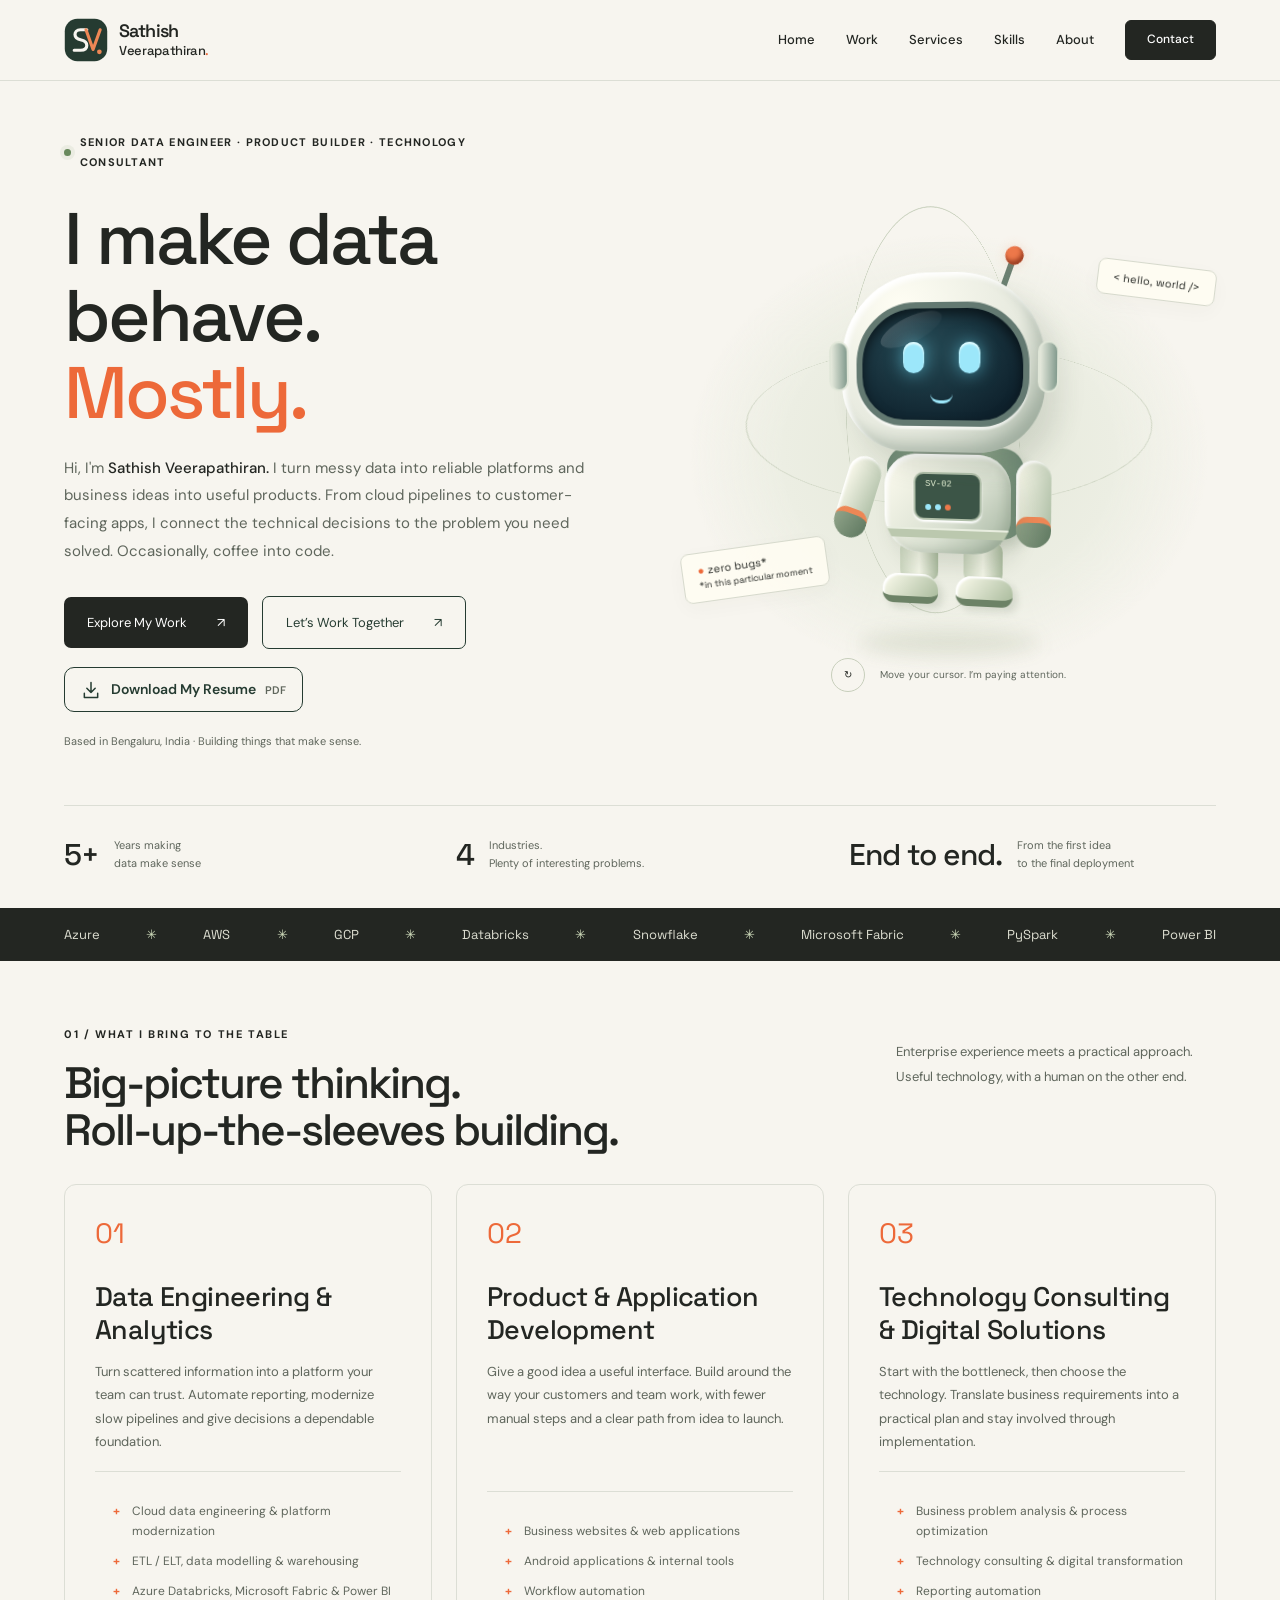
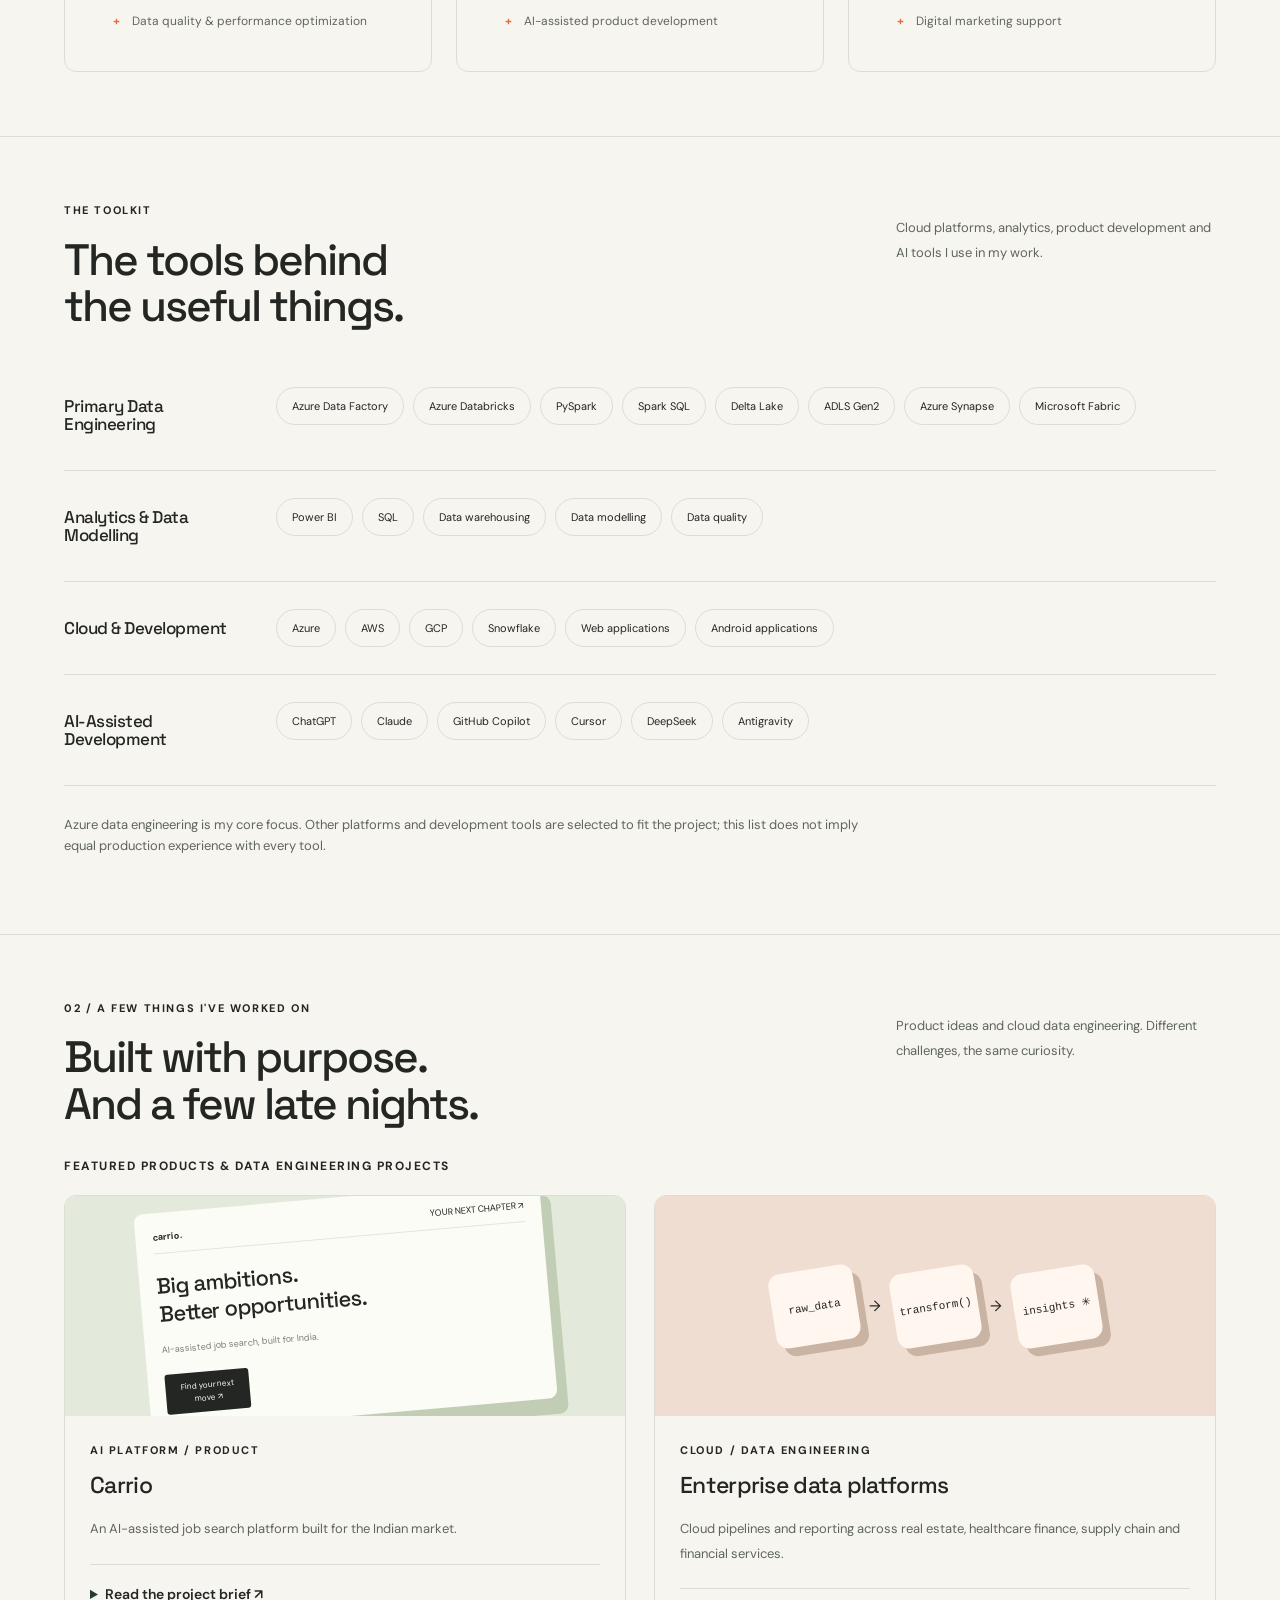
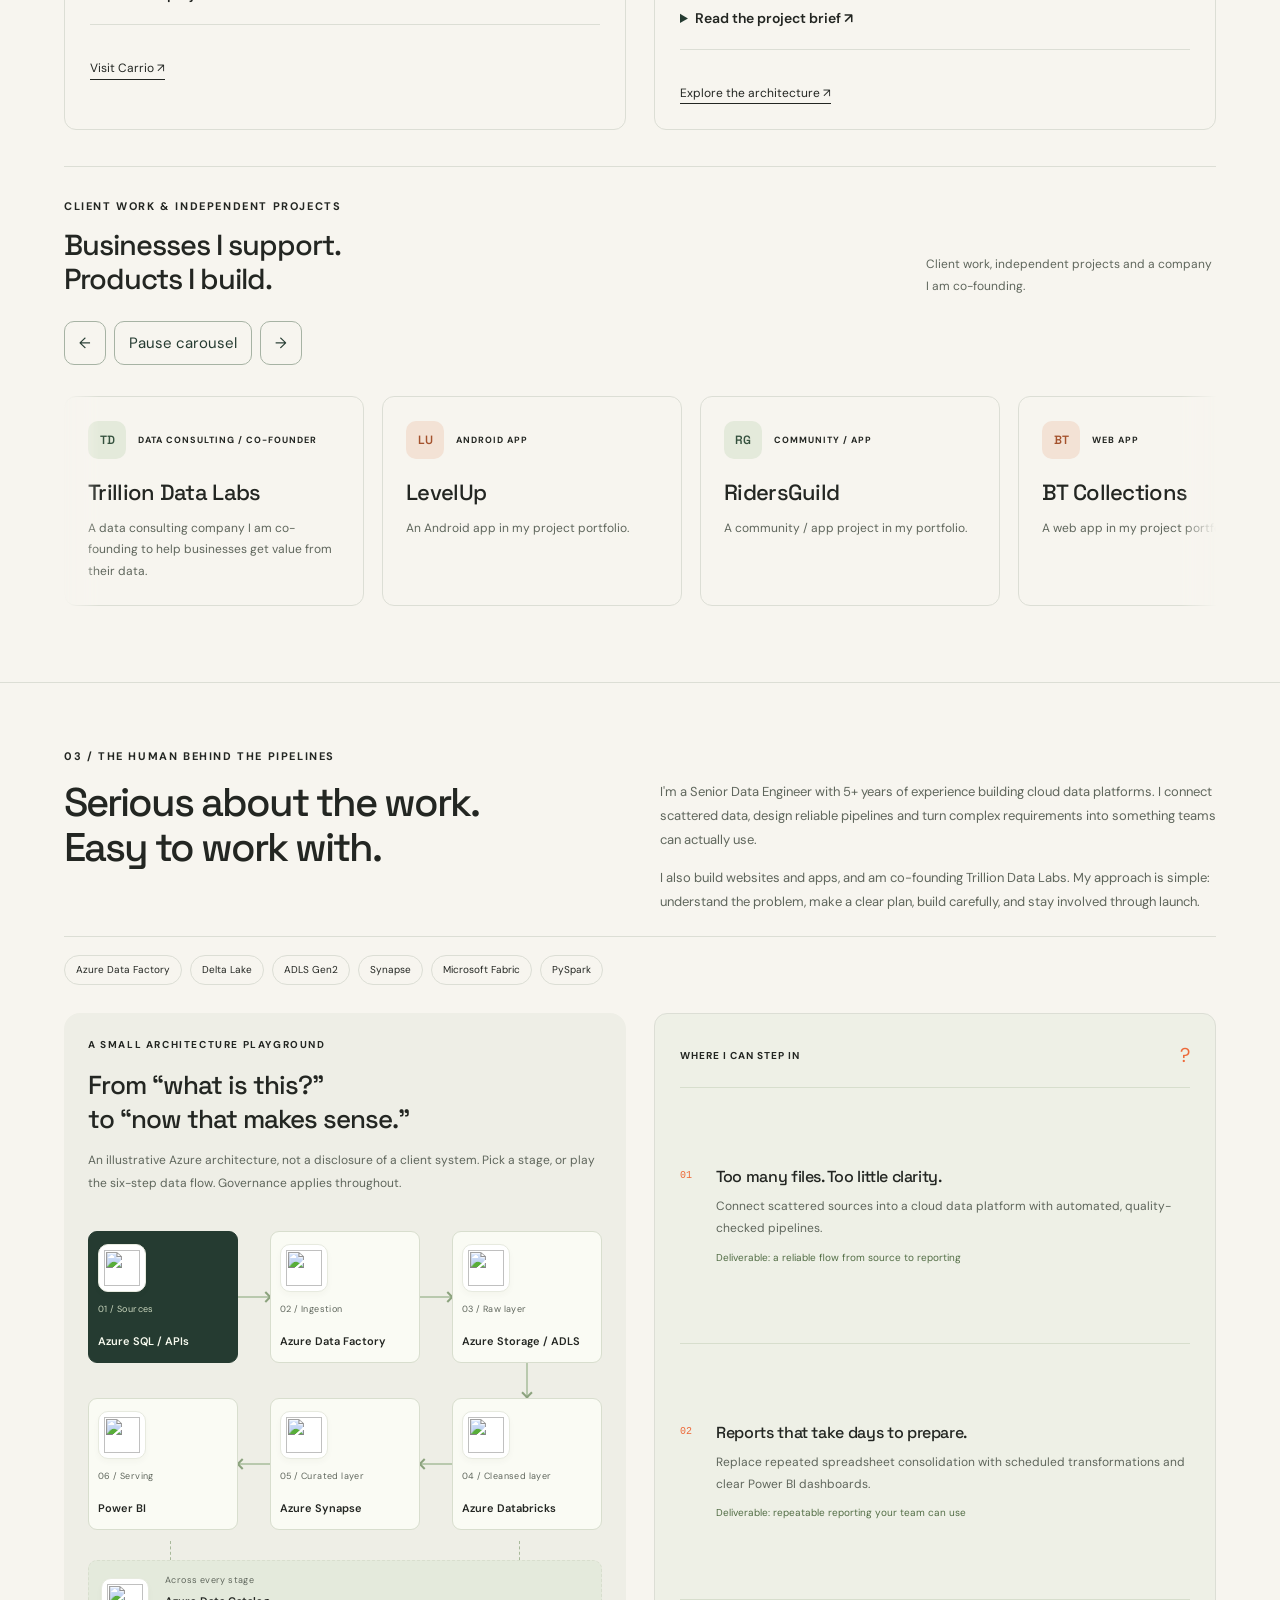
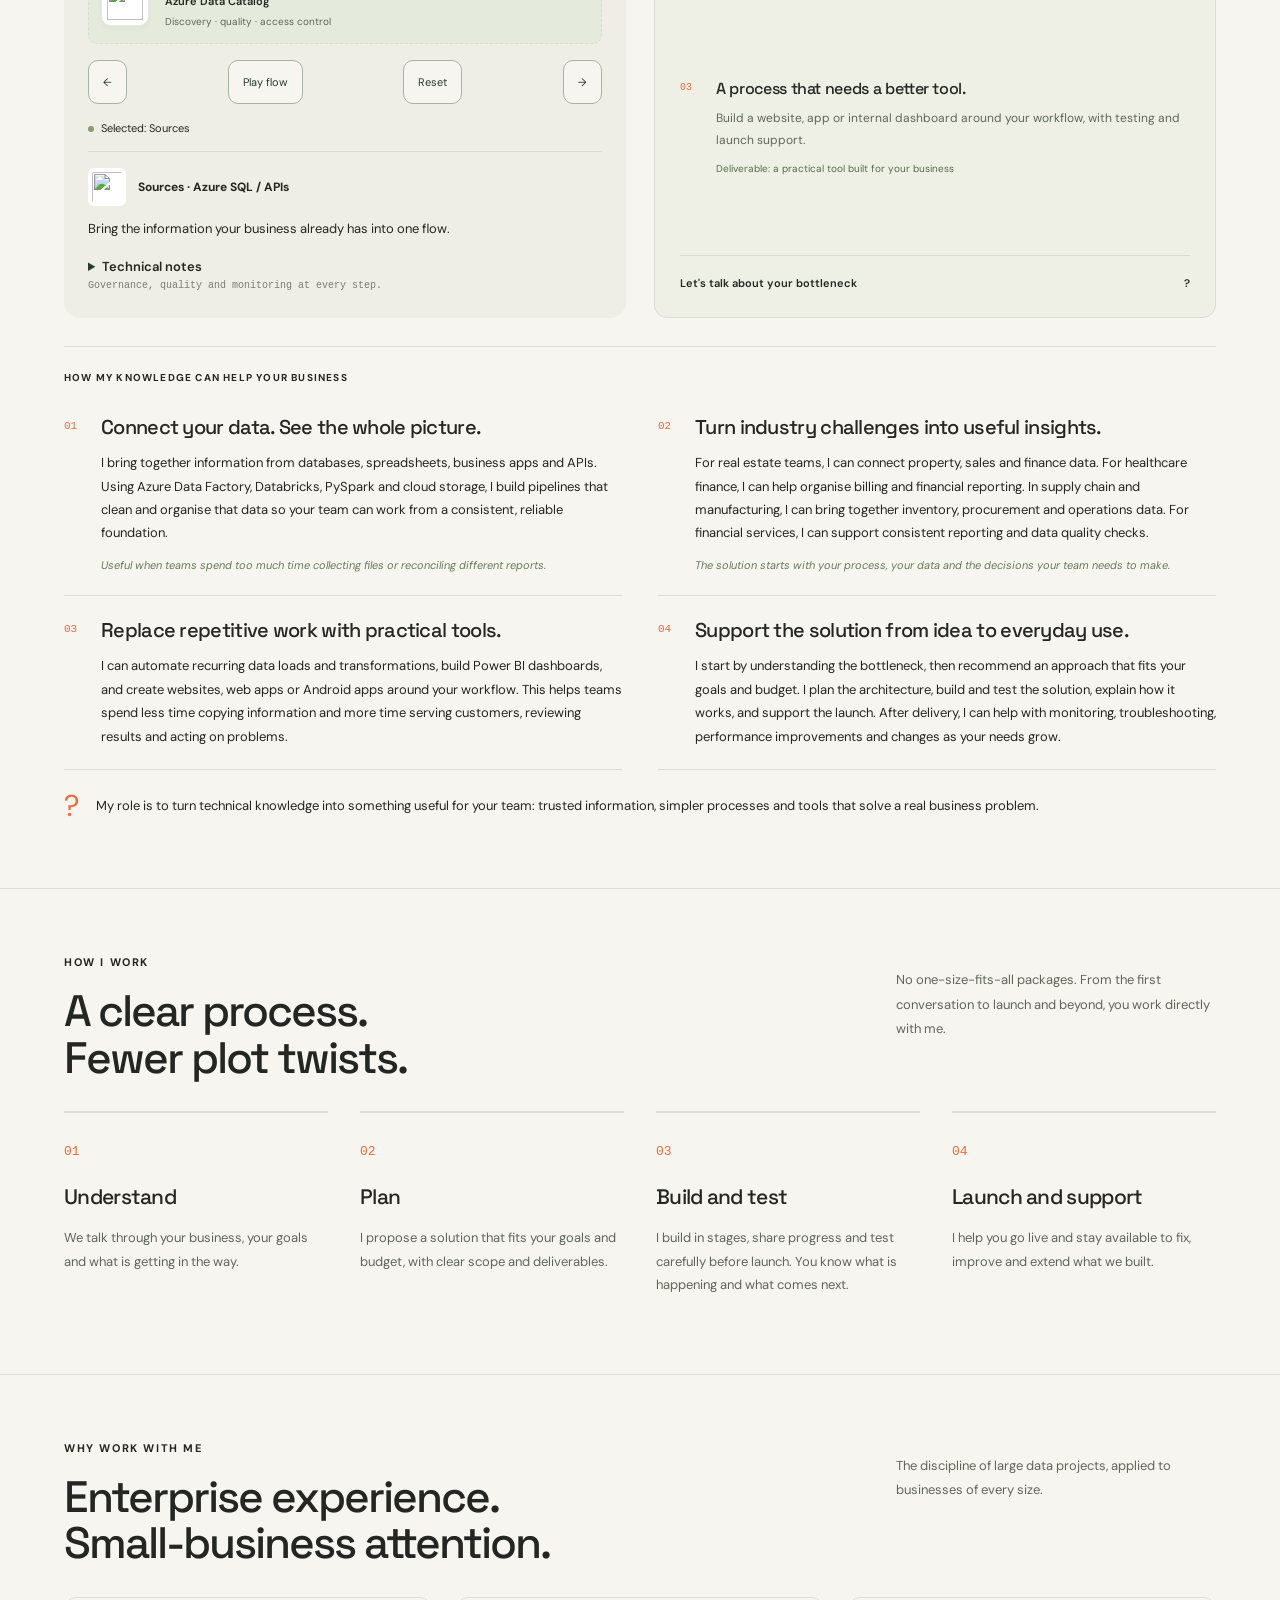
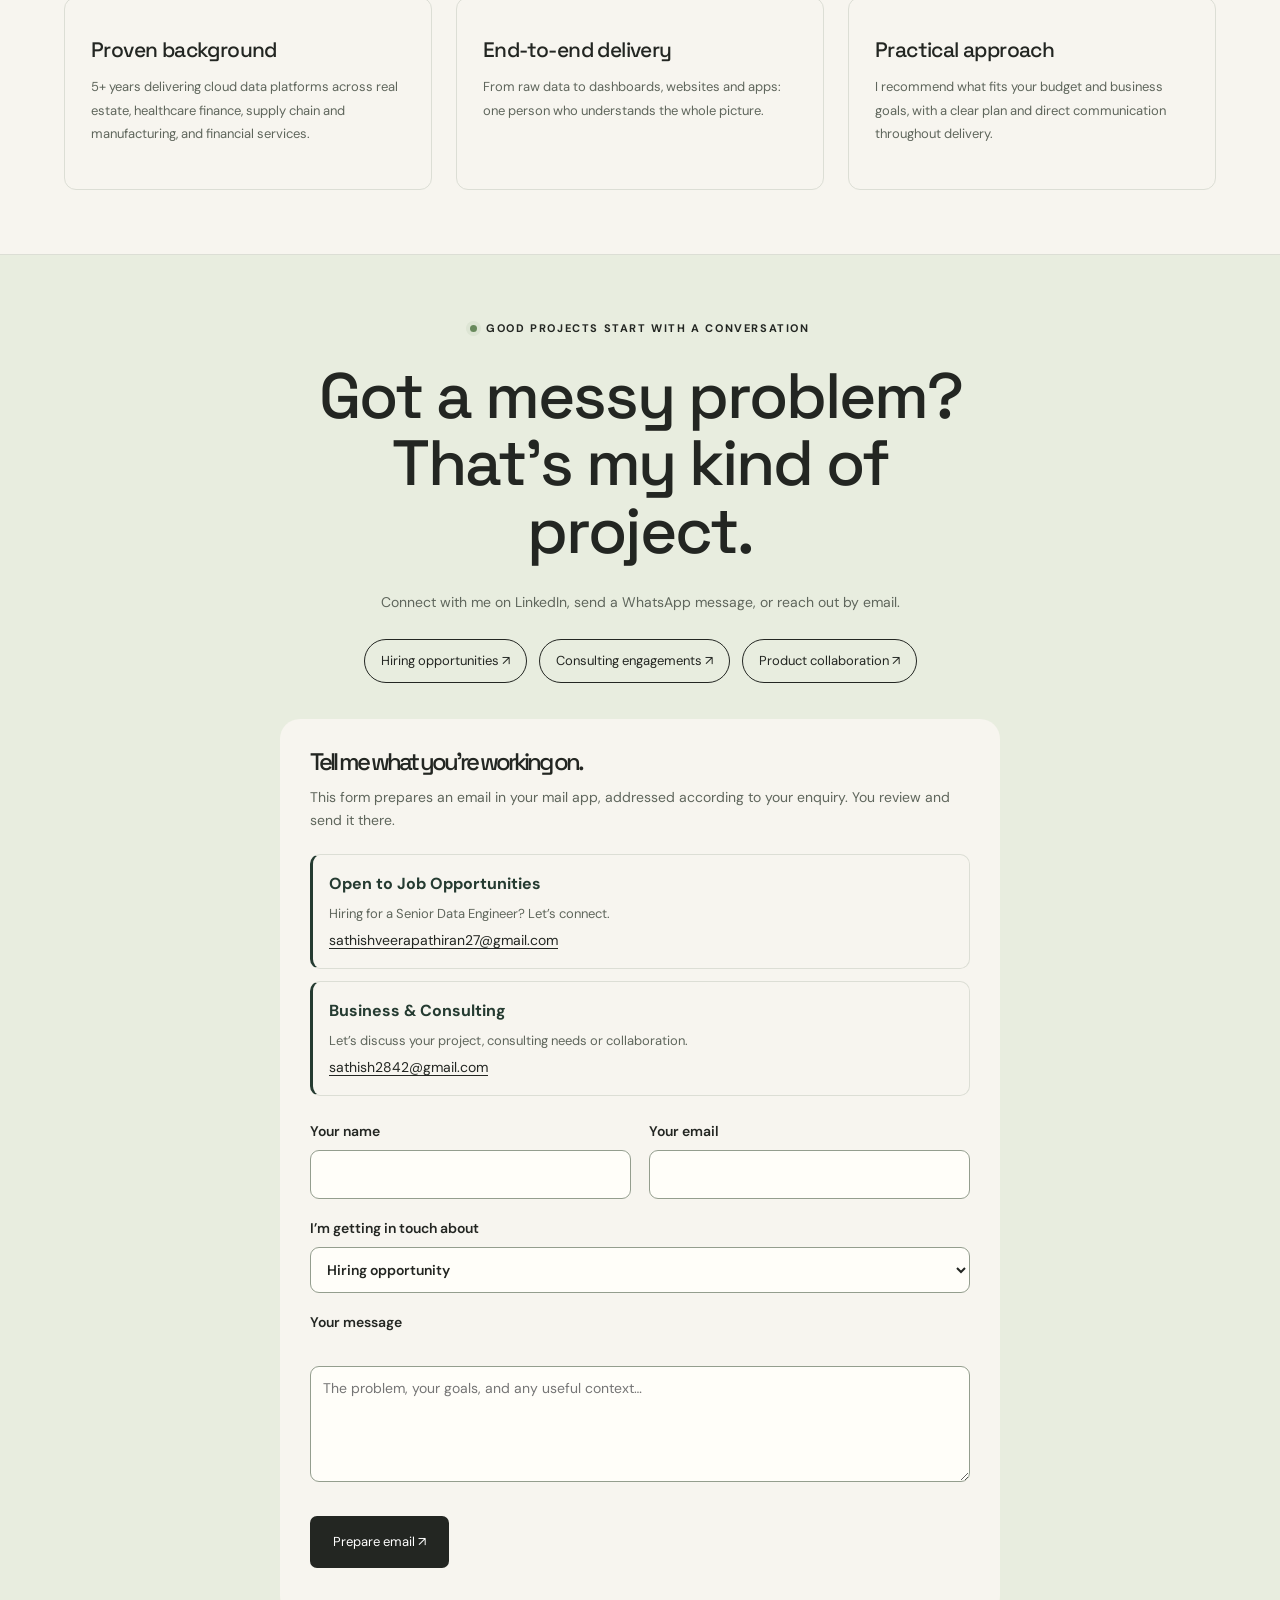
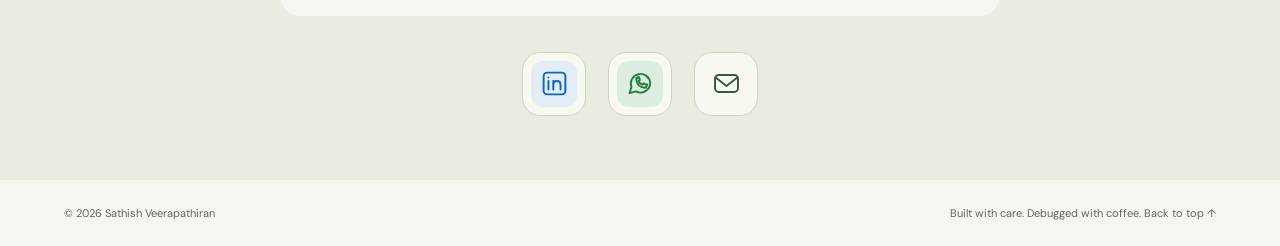
==== index.html @ f16e03fc "Add files via upload" ====
<!DOCTYPE html>
<html lang="en">
  <head>
    <meta charset="utf-8">
    <meta name="viewport" content="width=device-width,initial-scale=1">
    <meta name="description" content="Sathish Veerapathiran — Senior Data Engineer building reliable data platforms, thoughtful websites and useful apps.">
    <title>Sathish Veerapathiran | Senior Data Engineer, Product Builder &amp; Consultant</title>
    <meta name="theme-color" content="#253b31">
    <meta property="og:type" content="website">
    <meta property="og:title" content="Sathish Veerapathiran — Data Engineer &amp; Builder">
    <meta property="og:description" content="Reliable data platforms, useful products and practical technology consulting. 5+ years of data engineering experience.">
    <meta name="twitter:card" content="summary">
    <meta name="twitter:title" content="Sathish Veerapathiran — Data Engineer &amp; Builder">
    <meta name="twitter:description" content="Reliable data platforms, useful products and practical technology consulting.">
    <script type="application/ld+json">{"@context":"https://schema.org","@type":"Person","name":"Sathish Veerapathiran","jobTitle":"Senior Data Engineer","sameAs":["https://www.linkedin.com/in/sathish-v-azure-de/"]}</script>
    <!-- Add canonical, og:url and share image only after production URL/assets are verified. -->
    <link rel="preconnect" href="https://fonts.googleapis.com">
    <link rel="preconnect" href="https://fonts.gstatic.com" crossorigin>
    <link href="https://fonts.googleapis.com/css2?family=DM+Sans:wght@400;500;600;700&amp;family=Space+Grotesk:wght@400;500;600;700&amp;display=swap" rel="stylesheet">
    <link rel="stylesheet" href="styles.css">
    <link rel="stylesheet" href="refinements.css">
    <script src="script.js" defer></script>
    <script src="resume-dialog.js" defer></script>
  </head>
  <body><a class="skip" href="#main">Skip to content</a>
    <nav aria-label="Main navigation">
      <div class="wrap nav"><a class="brand" href="#" aria-label="Sathish Veerapathiran — home"><span class="brand-monogram" aria-hidden="true"><svg viewBox="0 0 56 56" width="48" height="48" fill="none" xmlns="http://www.w3.org/2000/svg"><rect x="1" y="1" width="54" height="54" rx="16" fill="#253b31"/><path d="M29 15H21C16 15 14 18 14 21C14 25 17 27 22 28C27 29 29 31 29 35C29 39 26 41 21 41H13" stroke="#f7f5ef" stroke-width="4" stroke-linecap="round"/><path d="M28 15L37 40L46 15" stroke="#ed8755" stroke-width="4" stroke-linecap="round" stroke-linejoin="round"/><circle cx="45" cy="43" r="3" fill="#ed8755"/></svg></span><span class="brand-name">Sathish<span class="brand-surname">Veerapathiran<span class="brand-dot">.</span></span></span></a>
        <div class="header-links"><a href="#home">Home</a><a href="#work">Work</a><a class="about-nav" href="#services">Services</a><a class="about-nav" href="#skills">Skills</a><a class="about-nav" href="#about">About</a><a class="nav-contact" href="#contact">Contact</a>
        </div>
      </div>
    </nav>
    <dialog id="resume-dialog" class="resume-dialog" aria-labelledby="resume-dialog-title" aria-describedby="resume-dialog-message">
      <button type="button" class="resume-dialog-close" aria-label="Close resume message" autofocus>×</button>
      <p class="eyebrow">Open to opportunities</p>
      <h2 id="resume-dialog-title">Thanks for taking a look!</h2>
      <p id="resume-dialog-message">I’m actively looking for my next opportunity as a Senior Data Engineer. If my experience fits a role on your team, I’d love to connect. Referrals and introductions are very welcome, too.</p>
      <a class="button" href="mailto:sathishveerapathiran27@gmail.com?subject=Job%20opportunity">Let’s connect ↗</a>
      <p class="resume-dialog-note">Your resume download has been requested. Thank you for considering me.</p>
    </dialog>
    <main id="main">
      <div class="wrap">
        <section class="hero" id="home" aria-labelledby="hero-title">
          <div>
            <div class="eyebrow"><span class="dot"></span> Senior Data Engineer · Product Builder · Technology Consultant
            </div>
            <h1 id="hero-title">I make data<br>behave.<br><em>Mostly.</em>
            </h1>
            <p class="intro">Hi, I'm <strong>Sathish Veerapathiran.</strong> I turn messy data into reliable platforms and business ideas into useful products. From cloud pipelines to customer-facing apps, I connect the technical decisions to the problem you need solved. Occasionally, coffee into code.
            </p>
            <div class="actions"><a class="button" href="#work">Explore My Work <span>↗</span></a><a class="button button-secondary" href="#contact">Let’s Work Together <span aria-hidden="true">↗</span></a>
            </div>
            <a class="resume-download" href="Sathish%20-%20Senior%20Data%20Engineer.pdf" download="Sathish-Veerapathiran-Senior-Data-Engineer-Resume.pdf"><svg viewBox="0 0 24 24" width="20" height="20" fill="none" stroke="currentColor" stroke-width="1.8" stroke-linecap="round" stroke-linejoin="round" aria-hidden="true" focusable="false"><path d="M12 3v12m-5-5 5 5 5-5M4 16v5h16v-5"/></svg><span>Download My Resume <small>PDF</small></span></a>
            <p class="hero-note">Based in Bengaluru, India · Building things that make sense.
            </p>
          </div>
          <div class="scene" id="scene" aria-label="Interactive astronaut robot with a glass visor and blue eyes">
            <div class="orbit">
            </div>
            <div class="orbit two">
            </div>
            <div class="float-label label-one">&lt; hello, world /&gt;
            </div>
            <div class="float-label label-two"><span>●</span> zero bugs*<br><small>*in this particular moment</small>
            </div>
            <div class="shadow">
            </div>
            <div class="model astro-bot" id="model" aria-hidden="true">
              <div class="astro-float">
                <div class="astro-pack">
                </div>
                <div class="astro-antenna"><i></i>
                </div>
                <div class="astro-head">
                  <div class="astro-visor">
                    <div class="astro-eyes"><span></span><span></span>
                    </div>
                    <div class="astro-smile">
                    </div>
                    <div class="visor-glint">
                    </div>
                  </div>
                  <div class="astro-ear ear-l">
                  </div>
                  <div class="astro-ear ear-r">
                  </div>
                </div>
                <div class="astro-neck">
                </div>
                <div class="astro-body">
                  <div class="astro-panel"><span>SV-02</span><i></i><i></i><i></i>
                  </div>
                  <div class="astro-belt">
                  </div>
                </div>
                <div class="astro-arm astro-left">
                  <div>
                  </div>
                </div>
                <div class="astro-arm astro-right">
                  <div>
                  </div>
                </div>
                <div class="astro-leg leg-l">
                </div>
                <div class="astro-leg leg-r">
                </div>
                <div class="astro-boot boot-l">
                </div>
                <div class="astro-boot boot-r">
                </div>
              </div>
            </div>
            <div class="scene-bottom"><button class="play" id="robot-button" aria-label="Show a fun thought">↻</button><span id="robot-caption" aria-live="polite">Move your cursor. I’m paying attention.</span>
            </div>
          </div>
        </section>
        <div class="stats">
          <div class="stat"><strong>5+</strong><span>Years making<br>data make sense</span>
          </div>
          <div class="stat"><strong>4</strong><span>Industries.<br>Plenty of interesting problems.</span>
          </div>
          <div class="stat"><strong>End to end.</strong><span>From the first idea<br>to the final deployment</span>
          </div>
        </div>
      </div>
      <div class="ticker">
        <div class="wrap"><span>Azure</span><i>✳</i><span>AWS</span><i>✳</i><span>GCP</span><i>✳</i><span>Databricks</span><i>✳</i><span>Snowflake</span><i>✳</i><span>Microsoft Fabric</span><i>✳</i><span>PySpark</span><i>✳</i><span>Power BI</span>
        </div>
      </div>
      <section class="content" id="services">
        <div class="wrap">
          <div class="section-head">
            <div>
              <div class="eyebrow">01 / What I bring to the table
              </div>
              <h2>Big-picture thinking.<br>Roll-up-the-sleeves building.
              </h2>
            </div>
            <p>Enterprise experience meets a practical approach. Useful technology, with a human on the other end.
            </p>
          </div>
<div class="services"><article class="card"><div class="icon">01</div><h3>Data Engineering &amp; Analytics</h3><p>Turn scattered information into a platform your team can trust. Automate reporting, modernize slow pipelines and give decisions a dependable foundation.</p><ul class="service-list"><li>Cloud data engineering &amp; platform modernization</li><li>ETL / ELT, data modelling &amp; warehousing</li><li>Azure Databricks, Microsoft Fabric &amp; Power BI</li><li>Data quality &amp; performance optimization</li></ul></article><article class="card"><div class="icon">02</div><h3>Product &amp; Application Development</h3><p>Give a good idea a useful interface. Build around the way your customers and team work, with fewer manual steps and a clear path from idea to launch.</p><ul class="service-list"><li>Business websites &amp; web applications</li><li>Android applications &amp; internal tools</li><li>Workflow automation</li><li>AI-assisted product development</li></ul></article><article class="card"><div class="icon">03</div><h3>Technology Consulting &amp; Digital Solutions</h3><p>Start with the bottleneck, then choose the technology. Translate business requirements into a practical plan and stay involved through implementation.</p><ul class="service-list"><li>Business problem analysis &amp; process optimization</li><li>Technology consulting &amp; digital transformation</li><li>Reporting automation</li><li>Digital marketing support</li></ul></article></div>
        </div>
      </section>
      <section class="content" id="skills">
        <div class="wrap">
          <div class="section-head">
            <div>
              <div class="eyebrow">The toolkit
              </div>
              <h2>The tools behind<br>the useful things.
              </h2>
            </div>
            <p>Cloud platforms, analytics, product development and AI tools I use in my work.
            </p>
          </div>
<div class="skill-row"><h3>Primary Data Engineering</h3><div class="stack"><span>Azure Data Factory</span><span>Azure Databricks</span><span>PySpark</span><span>Spark SQL</span><span>Delta Lake</span><span>ADLS Gen2</span><span>Azure Synapse</span><span>Microsoft Fabric</span></div></div><div class="skill-row"><h3>Analytics & Data Modelling</h3><div class="stack"><span>Power BI</span><span>SQL</span><span>Data warehousing</span><span>Data modelling</span><span>Data quality</span></div></div><div class="skill-row"><h3>Cloud & Development</h3><div class="stack"><span>Azure</span><span>AWS</span><span>GCP</span><span>Snowflake</span><span>Web applications</span><span>Android applications</span></div></div><div class="skill-row"><h3>AI-Assisted Development</h3><div class="stack"><span>ChatGPT</span><span>Claude</span><span>GitHub Copilot</span><span>Cursor</span><span>DeepSeek</span><span>Antigravity</span></div></div><p class="toolkit-note">Azure data engineering is my core focus. Other platforms and development tools are selected to fit the project; this list does not imply equal production experience with every tool.</p>
        </div>
      </section>
      <section class="content" id="work">
        <div class="wrap">
          <div class="section-head">
            <div>
              <div class="eyebrow">02 / A few things I've worked on
              </div>
              <h2>Built with purpose.<br>And a few late nights.
              </h2>
            </div>
            <p>Product ideas and cloud data engineering. Different challenges, the same curiosity.
            </p>
          </div>
          <p class="project-group-label">Featured Products &amp; Data Engineering Projects</p><div class="work-grid">
            <article class="work">
              <div class="work-art" aria-hidden="true">
                <div class="mini-window">
                  <div class="window-top"><strong>carrio.</strong><span>YOUR NEXT CHAPTER ↗</span>
                  </div>
                  <h4>Big ambitions.<br>Better opportunities.
                  </h4>
                  <small>AI-assisted job search, built for India.</small>
                  <div class="mini-button">Find your next move ↗
                  </div>
                </div>
              </div>
              <div class="work-copy">
                <div class="eyebrow">AI platform / Product
                </div>
                <h3>Carrio
                </h3>
                <p>An AI-assisted job search platform built for the Indian market.
                </p><details class="case-study"><summary>Read the project brief <span aria-hidden="true">↗</span></summary><div class="case-study-body"><div><h4>Business Problem</h4><p>Help job seekers in India discover opportunities.</p></div><div><h4>Technical Challenge</h4><p>Combine a useful job-search experience with AI assistance.</p></div><div><h4>Architecture</h4><p>An AI-assisted job search platform for the Indian market.</p></div><div><h4>Implementation</h4><p>Independent product work. Visit the existing product link to explore the public experience.</p></div><div><h4>Validation</h4><p>Explore the live product; no performance or adoption metrics are published here.</p></div><div><h4>Business Outcome</h4><p>A product focused on making the next career move easier.</p></div></div></details>
                <a href="https://carrio.in" target="_blank" rel="noopener noreferrer">Visit Carrio ↗</a>
              </div>
            </article>
            <article class="work">
              <div class="work-art data" aria-hidden="true">
                <div class="data-block">raw_data
                </div>
                <span>→</span>
                <div class="data-block">transform()
                </div>
                <span>→</span>
                <div class="data-block">insights ✳
                </div>
              </div>
              <div class="work-copy">
                <div class="eyebrow">Cloud / Data engineering
                </div>
                <h3>Enterprise data platforms
                </h3>
                <p>Cloud pipelines and reporting across real estate, healthcare finance, supply chain and financial services.
                </p><details class="case-study"><summary>Read the project brief <span aria-hidden="true">↗</span></summary><div class="case-study-body"><div><h4>Business Problem</h4><p>Connect scattered business data for reporting across real estate, healthcare finance, supply chain and financial services.</p></div><div><h4>Technical Challenge</h4><p>Build dependable pipelines and usable reporting models from varied sources.</p></div><div><h4>Architecture</h4><p>The playground below illustrates source → ingestion → storage → transformation → modelling → reporting, with governance throughout.</p></div><div><h4>Implementation</h4><p>Cloud data engineering, ETL/ELT and reporting. Azure Data Factory, Databricks, PySpark, Delta Lake, ADLS Gen2, Synapse and Power BI form the core toolkit.</p></div><div><h4>Validation</h4><p>Client-specific quality checks, monitoring and performance results are not disclosed.</p></div><div><h4>Business Outcome</h4><p>Business-ready data for downstream reporting. No quantified outcomes are claimed.</p></div></div></details>
                <a href="#architecture">Explore the architecture ↗</a>
              </div>
            </article>
          </div>
          <div class="portfolio-subheading">
            <div>
              <div class="eyebrow">Client Work &amp; Independent Projects
              </div>
              <h3>Businesses I support.<br>Products I build.
              </h3>
            </div>
            <p>Client work, independent projects and a company I am co-founding.
            </p>
          </div>
          <div class="carousel-controls"><button type="button" id="clients-prev" aria-label="Previous projects">←</button><button type="button" id="clients-toggle" aria-pressed="false">Pause carousel</button><button type="button" id="clients-next" aria-label="Next projects">→</button></div><div class="client-slider" role="region" aria-label="Clients and independent projects" tabindex="0">
            <div class="client-slider-row slide-left">
              <div class="client-slider-track">
                <div class="client-slider-group">
                  <article class="card">
                    <div class="client-project-top"><span class="project-initials" aria-hidden="true">TD</span>
                      <div class="eyebrow">Data consulting / Co-founder
                      </div>
                    </div>
                    <h3>Trillion Data Labs
                    </h3>
                    <p>A data consulting company I am co-founding to help businesses get value from their data.
                    </p>
                  </article>
                  <article class="card">
                    <div class="client-project-top"><span class="project-initials" aria-hidden="true">LU</span>
                      <div class="eyebrow">Android app
                      </div>
                    </div>
                    <h3>LevelUp
                    </h3>
                    <p>An Android app in my project portfolio.
                    </p>
                  </article>
                  <article class="card">
                    <div class="client-project-top"><span class="project-initials" aria-hidden="true">RG</span>
                      <div class="eyebrow">Community / App
                      </div>
                    </div>
                    <h3>RidersGuild
                    </h3>
                    <p>A community / app project in my portfolio.
                    </p>
                  </article>
                  <article class="card">
                    <div class="client-project-top"><span class="project-initials" aria-hidden="true">BT</span>
                      <div class="eyebrow">Web app
                      </div>
                    </div>
                    <h3>BT Collections
                    </h3>
                    <p>A web app in my project portfolio.
                    </p>
                  </article>
                  <article class="card">
                    <div class="client-project-top"><span class="project-initials" aria-hidden="true">GS</span>
                      <div class="eyebrow">Client / Website
                      </div>
                    </div>
                    <h3>G&S Construction
                    </h3>
                    <p>A client website project for G&S Construction.
                    </p>
                  </article>
                  <article class="card">
                    <div class="client-project-top"><span class="project-initials" aria-hidden="true">ST</span>
                      <div class="eyebrow">Client
                      </div>
                    </div>
                    <h3>Side by Side Tailoring
                    </h3>
                    <p>Tailoring business client.
                    </p>
                  </article>
                  <article class="card">
                    <div class="client-project-top"><span class="project-initials" aria-hidden="true">FX</span>
                      <div class="eyebrow">Project
                      </div>
                    </div>
                    <h3>FitX100
                    </h3>
                    <p>A project in my portfolio.
                    </p>
                  </article>
                  <article class="card">
                    <div class="client-project-top"><span class="project-initials" aria-hidden="true">WD</span>
                      <div class="eyebrow">Client web design
                      </div>
                    </div>
                    <h3>Web design work
                    </h3>
                    <p>Business websites and client web design projects.
                    </p>
                  </article>
                </div>
                <div class="client-slider-group" aria-hidden="true">
                  <article class="card" aria-hidden="true">
                    <div class="client-project-top"><span class="project-initials" aria-hidden="true">TD</span>
                      <div class="eyebrow">Data consulting / Co-founder
                      </div>
                    </div>
                    <h3>Trillion Data Labs
                    </h3>
                    <p>A data consulting company I am co-founding to help businesses get value from their data.
                    </p>
                  </article>
                  <article class="card" aria-hidden="true">
                    <div class="client-project-top"><span class="project-initials" aria-hidden="true">LU</span>
                      <div class="eyebrow">Android app
                      </div>
                    </div>
                    <h3>LevelUp
                    </h3>
                    <p>An Android app in my project portfolio.
                    </p>
                  </article>
                  <article class="card" aria-hidden="true">
                    <div class="client-project-top"><span class="project-initials" aria-hidden="true">RG</span>
                      <div class="eyebrow">Community / App
                      </div>
                    </div>
                    <h3>RidersGuild
                    </h3>
                    <p>A community / app project in my portfolio.
                    </p>
                  </article>
                  <article class="card" aria-hidden="true">
                    <div class="client-project-top"><span class="project-initials" aria-hidden="true">BT</span>
                      <div class="eyebrow">Web app
                      </div>
                    </div>
                    <h3>BT Collections
                    </h3>
                    <p>A web app in my project portfolio.
                    </p>
                  </article>
                  <article class="card" aria-hidden="true">
                    <div class="client-project-top"><span class="project-initials" aria-hidden="true">GS</span>
                      <div class="eyebrow">Client / Website
                      </div>
                    </div>
                    <h3>G&S Construction
                    </h3>
                    <p>A client website project for G&S Construction.
                    </p>
                  </article>
                  <article class="card" aria-hidden="true">
                    <div class="client-project-top"><span class="project-initials" aria-hidden="true">ST</span>
                      <div class="eyebrow">Client
                      </div>
                    </div>
                    <h3>Side by Side Tailoring
                    </h3>
                    <p>Tailoring business client.
                    </p>
                  </article>
                  <article class="card" aria-hidden="true">
                    <div class="client-project-top"><span class="project-initials" aria-hidden="true">FX</span>
                      <div class="eyebrow">Project
                      </div>
                    </div>
                    <h3>FitX100
                    </h3>
                    <p>A project in my portfolio.
                    </p>
                  </article>
                  <article class="card" aria-hidden="true">
                    <div class="client-project-top"><span class="project-initials" aria-hidden="true">WD</span>
                      <div class="eyebrow">Client web design
                      </div>
                    </div>
                    <h3>Web design work
                    </h3>
                    <p>Business websites and client web design projects.
                    </p>
                  </article>
                </div>
              </div>
            </div>
          </div>
        </div>
      </section>
      <section class="content" id="about">
        <div class="wrap about-grid">
          <div class="about-copy">
            <div class="eyebrow">03 / The human behind the pipelines
            </div>
            <h2>Serious about the work.<br>Easy to work with.
            </h2>
            <p>I'm a Senior Data Engineer with 5+ years of experience building cloud data platforms. I connect scattered data, design reliable pipelines and turn complex requirements into something teams can actually use.
            </p>
            <p>I also build websites and apps, and am co-founding Trillion Data Labs. My approach is simple: understand the problem, make a clear plan, build carefully, and stay involved through launch.
            </p>
            <div class="stack"><span>Azure Data Factory</span><span>Delta Lake</span><span>ADLS Gen2</span><span>Synapse</span><span>Microsoft Fabric</span><span>PySpark</span>
            </div>
          </div>
          <div class="pipeline" id="architecture">
            <div class="eyebrow">A small architecture playground
            </div>
            <h3 class="architecture-title">From “what is this?”<br>to “now that makes sense.”
            </h3>
            <p>An illustrative Azure architecture, not a disclosure of a client system. Pick a stage, or play the six-step data flow. Governance applies throughout.
            </p>
            <div class="stages tool-stages architecture-nodes" aria-label="Data platform stages"><button type="button" aria-pressed="true" data-stage="0"><span class="tool-icon"><img src="assets/tools/sql-database.svg" alt="" width="36" height="36"></span><span class="tool-stage-label"><small>01 / Sources</small><strong>Azure SQL / APIs</strong></span></button><span class="architecture-link link-1" data-link="1" aria-hidden="true"><i></i><i></i><i></i></span><button type="button" aria-pressed="false" data-stage="1"><span class="tool-icon"><img src="assets/tools/data-factory.svg" alt="" width="36" height="36"></span><span class="tool-stage-label"><small>02 / Ingestion</small><strong>Azure Data Factory</strong></span></button><span class="architecture-link link-2" data-link="2" aria-hidden="true"><i></i><i></i><i></i></span><button type="button" aria-pressed="false" data-stage="2"><span class="tool-icon"><img src="assets/tools/data-lake.svg" alt="" width="36" height="36"></span><span class="tool-stage-label"><small>03 / Raw layer</small><strong>Azure Storage / ADLS</strong></span></button><span class="architecture-link link-3" data-link="3" aria-hidden="true"><i></i><i></i><i></i></span><button type="button" aria-pressed="false" data-stage="3"><span class="tool-icon"><img src="assets/tools/databricks.svg" alt="" width="36" height="36"></span><span class="tool-stage-label"><small>04 / Cleansed layer</small><strong>Azure Databricks</strong></span></button><span class="architecture-link link-4" data-link="4" aria-hidden="true"><i></i><i></i><i></i></span><button type="button" aria-pressed="false" data-stage="4"><span class="tool-icon"><img src="assets/tools/synapse.svg" alt="" width="36" height="36"></span><span class="tool-stage-label"><small>05 / Curated layer</small><strong>Azure Synapse</strong></span></button><span class="architecture-link link-5" data-link="5" aria-hidden="true"><i></i><i></i><i></i></span><button type="button" aria-pressed="false" data-stage="5"><span class="tool-icon"><img src="assets/tools/power-bi.svg" alt="" width="36" height="36"></span><span class="tool-stage-label"><small>06 / Serving</small><strong>Power BI</strong></span></button><button type="button" aria-pressed="false" data-stage="6"><span class="tool-icon"><img src="assets/tools/data-catalog.svg" alt="" width="36" height="36"></span><span class="tool-stage-label"><small>Across every stage</small><strong>Azure Data Catalog</strong><span class="governance-caption">Discovery · quality · access control</span></span></button>
            </div>
            <div class="pipeline-controls"><button type="button" id="pipeline-prev" aria-label="Previous architecture stage">←</button><button type="button" id="pipeline-play" aria-pressed="false">Play flow</button><button type="button" id="pipeline-reset">Reset</button><button type="button" id="pipeline-next" aria-label="Next architecture stage">→</button><span class="run-status"><i></i><span id="run-status">Ready to process</span></span>
            </div>
            <div id="stage-info" aria-live="polite" aria-atomic="true">
            </div>
            <small>Governance, quality and monitoring at every step.</small>
          </div>
          <aside class="solution-snapshot" aria-label="Business problems I can help solve">
            <div class="snapshot-heading"><span class="eyebrow">Where I can step in</span><span aria-hidden="true">?</span>
            </div>
            <div class="snapshot-row"><span class="snapshot-symbol" aria-hidden="true">01</span>
              <div>
                <h3>Too many files. Too little clarity.
                </h3>
                <p>Connect scattered sources into a cloud data platform with automated, quality-checked pipelines.
                </p>
                <span class="snapshot-result">Deliverable: a reliable flow from source to reporting</span>
              </div>
            </div>
            <div class="snapshot-row"><span class="snapshot-symbol" aria-hidden="true">02</span>
              <div>
                <h3>Reports that take days to prepare.
                </h3>
                <p>Replace repeated spreadsheet consolidation with scheduled transformations and clear Power BI dashboards.
                </p>
                <span class="snapshot-result">Deliverable: repeatable reporting your team can use</span>
              </div>
            </div>
            <div class="snapshot-row"><span class="snapshot-symbol" aria-hidden="true">03</span>
              <div>
                <h3>A process that needs a better tool.
                </h3>
                <p>Build a website, app or internal dashboard around your workflow, with testing and launch support.
                </p>
                <span class="snapshot-result">Deliverable: a practical tool built for your business</span>
              </div>
            </div>
            <a class="snapshot-contact" href="#contact">Let's talk about your bottleneck <span aria-hidden="true">?</span></a>
          </aside>
          <div class="story-notes">
            <div class="eyebrow">How my knowledge can help your business
            </div>
            <article class="story-chapter"><span class="chapter-number">01</span>
              <div>
                <h3>Connect your data. See the whole picture.
                </h3>
                <p>I bring together information from databases, spreadsheets, business apps and APIs. Using Azure Data Factory, Databricks, PySpark and cloud storage, I build pipelines that clean and organise that data so your team can work from a consistent, reliable foundation.
                </p>
                <span class="story-aside">Useful when teams spend too much time collecting files or reconciling different reports.</span>
              </div>
            </article>
            <article class="story-chapter"><span class="chapter-number">02</span>
              <div>
                <h3>Turn industry challenges into useful insights.
                </h3>
                <p>For real estate teams, I can connect property, sales and finance data. For healthcare finance, I can help organise billing and financial reporting. In supply chain and manufacturing, I can bring together inventory, procurement and operations data. For financial services, I can support consistent reporting and data quality checks.
                </p>
                <span class="story-aside">The solution starts with your process, your data and the decisions your team needs to make.</span>
              </div>
            </article>
            <article class="story-chapter"><span class="chapter-number">03</span>
              <div>
                <h3>Replace repetitive work with practical tools.
                </h3>
                <p>I can automate recurring data loads and transformations, build Power BI dashboards, and create websites, web apps or Android apps around your workflow. This helps teams spend less time copying information and more time serving customers, reviewing results and acting on problems.
                </p>
              </div>
            </article>
            <article class="story-chapter"><span class="chapter-number">04</span>
              <div>
                <h3>Support the solution from idea to everyday use.
                </h3>
                <p>I start by understanding the bottleneck, then recommend an approach that fits your goals and budget. I plan the architecture, build and test the solution, explain how it works, and support the launch. After delivery, I can help with monitoring, troubleshooting, performance improvements and changes as your needs grow.
                </p>
              </div>
            </article>
            <div class="story-signoff"><span aria-hidden="true">?</span>
              <p>My role is to turn technical knowledge into something useful for your team: trusted information, simpler processes and tools that solve a real business problem.
              </p>
            </div>
          </div>
        </div>
      </section>
      <section class="content" id="process">
        <div class="wrap">
          <div class="section-head">
            <div>
              <div class="eyebrow">How I work
              </div>
              <h2>A clear process.<br>Fewer plot twists.
              </h2>
            </div>
            <p>No one-size-fits-all packages. From the first conversation to launch and beyond, you work directly with me.
            </p>
          </div>
          <div class="process-grid">
            <article class="process-step"><span>01</span>
              <h3>Understand
              </h3>
              <p>We talk through your business, your goals and what is getting in the way.
              </p>
            </article>
            <article class="process-step"><span>02</span>
              <h3>Plan
              </h3>
              <p>I propose a solution that fits your goals and budget, with clear scope and deliverables.
              </p>
            </article>
            <article class="process-step"><span>03</span>
              <h3>Build and test
              </h3>
              <p>I build in stages, share progress and test carefully before launch. You know what is happening and what comes next.
              </p>
            </article>
            <article class="process-step"><span>04</span>
              <h3>Launch and support
              </h3>
              <p>I help you go live and stay available to fix, improve and extend what we built.
              </p>
            </article>
          </div>
        </div>
      </section>
      <section class="content" id="why">
        <div class="wrap">
          <div class="section-head">
            <div>
              <div class="eyebrow">Why work with me
              </div>
              <h2>Enterprise experience.<br>Small-business attention.
              </h2>
            </div>
            <p>The discipline of large data projects, applied to businesses of every size.
            </p>
          </div>
          <div class="services">
            <article class="card">
              <h3>Proven background
              </h3>
              <p>5+ years delivering cloud data platforms across real estate, healthcare finance, supply chain and manufacturing, and financial services.
              </p>
            </article>
            <article class="card">
              <h3>End-to-end delivery
              </h3>
              <p>From raw data to dashboards, websites and apps: one person who understands the whole picture.
              </p>
            </article>
            <article class="card">
              <h3>Practical approach
              </h3>
              <p>I recommend what fits your budget and business goals, with a clear plan and direct communication throughout delivery.
              </p>
            </article>
          </div>
        </div>
      </section>
      <section class="contact" id="contact">
        <div class="wrap">
          <div class="eyebrow"><span class="dot"></span> Good projects start with a conversation
          </div>
          <h2>Got a messy problem?<br>That's my kind of project.
          </h2>
          <p>Connect with me on LinkedIn, send a WhatsApp message, or reach out by email.
          </p>
          <div class="contact-paths"><a href="mailto:sathishveerapathiran27@gmail.com?subject=Hiring%20opportunity">Hiring opportunities ↗</a><a href="mailto:sathish2842@gmail.com?subject=Consulting%20enquiry">Consulting engagements ↗</a><a href="mailto:sathish2842@gmail.com?subject=Product%20collaboration">Product collaboration ↗</a></div>
          <form id="contact-form" class="contact-form">
            <h3>Tell me what you’re working on.</h3>
            <p id="contact-help">This form prepares an email in your mail app, addressed according to your enquiry. You review and send it there.</p>
            <div class="direct-emails" aria-label="Job opportunities and business enquiries">
              <div class="email-path"><strong>Open to Job Opportunities</strong><span>Hiring for a Senior Data Engineer? Let’s connect.</span><a href="mailto:sathishveerapathiran27@gmail.com?subject=Hiring%20opportunity">sathishveerapathiran27@gmail.com</a></div>
              <div class="email-path"><strong>Business &amp; Consulting</strong><span>Let’s discuss your project, consulting needs or collaboration.</span><a href="mailto:sathish2842@gmail.com?subject=Business%20and%20consulting%20enquiry">sathish2842@gmail.com</a></div>
            </div>
            <div class="form-grid"><label>Your name<input name="name" autocomplete="name" required maxlength="100"></label><label>Your email<input name="email" type="email" autocomplete="email" required maxlength="254"></label></div>
            <label>I’m getting in touch about<select name="purpose"><option>Hiring opportunity</option><option>Consulting engagement</option><option>Product collaboration</option></select></label>
            <label>Your message<textarea name="message" required minlength="20" maxlength="4000" rows="5" placeholder="The problem, your goals, and any useful context…"></textarea></label>
            <button class="button" type="submit" aria-describedby="contact-help contact-status">Prepare email ↗</button><p id="contact-status" role="status" aria-live="polite"></p>
          </form>
          <div class="contact-links" aria-label="Contact Sathish"><a class="contact-method" data-contact="linkedin" title="LinkedIn" href="https://www.linkedin.com/in/sathish-v-azure-de/" target="_blank" rel="noopener noreferrer" aria-label="Visit Sathish Veerapathiran on LinkedIn"><span class="contact-icon" aria-hidden="true"><svg viewBox="0 0 24 24" width="25" height="25" fill="none" stroke="currentColor" stroke-width="1.6" stroke-linecap="round" stroke-linejoin="round"><rect x="3" y="3" width="18" height="18" rx="3"/><path d="M7 10v7m0-10v.1M11 17v-7m0 3c0-4 6-4 6 0v4"/></svg></span></a><a class="contact-method" data-contact="whatsapp" aria-label="Message Sathish on WhatsApp" title="WhatsApp" href="https://wa.me/919360220790" target="_blank" rel="noopener noreferrer"><span class="contact-icon" aria-hidden="true"><svg viewBox="0 0 24 24" width="25" height="25" fill="none" stroke="currentColor" stroke-width="1.6" stroke-linecap="round" stroke-linejoin="round"><path d="M20 11.5a8 8 0 0 1-11.8 7L3 20l1.5-5.2A8 8 0 1 1 20 11.5Z"/><path d="M8.5 7.5c0 5 3 8 8 8l1-2.5-3-1-1 1c-1.5-.7-2.5-1.7-3-3l1-1-1-2.5Z"/></svg></span></a><a class="contact-method" data-contact="email" aria-label="Email Sathish" title="Email" href="mailto:sathishveerapathiran27@gmail.com"><span class="contact-icon" aria-hidden="true"><svg viewBox="0 0 24 24" width="25" height="25" fill="none" stroke="currentColor" stroke-width="1.6" stroke-linecap="round" stroke-linejoin="round"><rect x="2.5" y="5" width="19" height="14" rx="3"/><path d="m3 7 9 7 9-7"/></svg></span></a>
          </div>
        </div>
      </section>
    </main>
    <footer>
      <div class="wrap"><span>© <span id="year"></span> Sathish Veerapathiran</span><span>Built with care. Debugged with coffee. <a href="#">Back to top ↑</a></span>
      </div>
    </footer>

  </body>
</html>
---- styles.css ----
:root {
  --paper: #f7f5ef;
  --ink: #232622;
  --muted: #73776f;
  --line: #dcded5;
  --orange: #ed6939;
  --mint: #d7e4d4;
  --panel: #eeeee6
}

* {
  box-sizing: border-box
}

html {
  scroll-behavior: smooth;
  scroll-padding-top: 90px
}

body {
  margin: 0;
  background: var(--paper);
  color: var(--ink);
  font: 15px/1.65 'DM Sans',sans-serif
}

a {
  color: inherit;
  text-decoration: none
}

button {
  font: inherit;
  cursor: pointer
}

button,a {
  -webkit-tap-highlight-color: transparent
}

button: focus-visible,a:focus-visible {
  outline: 3px solid var(--orange);
  outline-offset: 5px
}

.wrap {
  max-width: 1280px;
  margin: auto;
  padding: 0 64px
}

nav {
  border-bottom: 1px solid var(--line)
}

.nav {
  height: 94px;
  display: flex;
  align-items: center;
  gap: 40px
}

.brand {
  margin-right: auto;
  font-family: 'Space Grotesk',sans-serif;
  font-size: 25px;
  font-weight: 700;
  letter-spacing: -1.5px
}

.brand span {
  color: var(--orange)
}

.nav>a:not(.brand) {
  font-size: 13px
}

.nav .nav-contact {
  border: 1px solid var(--ink);
  border-radius: 30px;
  padding: 10px 20px
}

.hero {
  display: grid;
  grid-template-columns: 1.1fr 1fr;
  gap: 30px;
  align-items: center;
  min-height: 650px;
  padding-top: 52px;
  padding-bottom: 44px
}

.eyebrow {
  display: flex;
  align-items: center;
  gap: 9px;
  font-size: 11px;
  letter-spacing: 1.6px;
  text-transform: uppercase;
  font-weight: 700
}

.dot {
  height: 7px;
  width: 7px;
  background: #68895c;
  border-radius: 50%;
  box-shadow: 0 0 0 4px #68895c16
}

h1,h2,h3 {
  font-family: 'Space Grotesk',sans-serif;
  line-height: 1.06;
  font-weight: 500;
  letter-spacing: -3px
}

h1 {
  font-size: clamp(54px,5.7vw,81px);
  margin: 27px 0 23px
}

h1 em {
  font-style: normal;
  color: var(--orange)
}

.intro {
  max-width: 410px;
  color: var(--muted);
  font-size: 15px;
  line-height: 1.85
}

.intro strong {
  color: var(--ink);
  font-weight: 500
}

.actions {
  display: flex;
  align-items: center;
  gap: 25px;
  margin-top: 30px
}

.button {
  display: inline-flex;
  gap: 30px;
  align-items: center;
  background: var(--ink);
  color: white;
  padding: 15px 23px;
  border: 0;
  border-radius: 7px;
  font-size: 13px
}

.button:hover {
  background: var(--orange)
}

.text-link {
  font-size: 13px;
  border-bottom: 1px solid var(--ink);
  padding: 6px 0
}

.hero-note {
  font-size: 11px;
  color: var(--muted);
  margin-top: 20px
}

.scene {
  position: relative;
  height: 510px;
  perspective: 1000px;
  touch-action: pan-y
}

.scene:before {
  content: '';
  position: absolute;
  inset: 40px 5px 25px;
  border-radius: 50%;
  background: radial-gradient(ellipse,#e4e8d9 0%,#eceee3 45%,transparent 70%)
}

.orbit {
  position: absolute;
  width: 400px;
  height: 400px;
  border: 1px solid #cdd4c2;
  border-radius: 50%;
  left: 50%;
  top: 43%;
  transform: translate(-50%,-50%) rotateX(65deg) rotateZ(-25deg)
}

.orbit.two {
  transform: translate(-50%,-50%) rotateY(65deg) rotateZ(25deg)
}

.model {
  position: absolute;
  left: 50%;
  top: 47%;
  width: 230px;
  height: 290px;
  transform-style: preserve-3d;
  transform: translate(-50%,-50%) rotateX(-8deg) rotateY(-16deg);
  transition: transform .15s ease-out;
  animation: bob 5s ease-in-out infinite
}

.shadow {
  position: absolute;
  bottom: 62px;
  left: 50%;
  width: 200px;
  height: 24px;
  transform: translateX(-50%);
  border-radius: 50%;
  background: #64764a24;
  filter: blur(9px)
}

.float-label {
  position: absolute;
  font: 11px 'Space Grotesk',sans-serif;
  background: #fffdf3d9;
  border: 1px solid #d6d9cc;
  border-radius: 8px;
  padding: 10px 15px;
  box-shadow: 0 6px 20px #33442508;
  z-index: 2
}

.label-one {
  top: 72px;
  right: 0;
  transform: rotate(7deg)
}

.label-two {
  bottom: 107px;
  left: 0;
  transform: rotate(-8deg)
}

.label-two span {
  color: var(--orange)
}

.scene-bottom {
  position: absolute;
  bottom: 10px;
  left: 0;
  right: 0;
  display: flex;
  justify-content: center;
  gap: 15px;
  align-items: center;
  color: var(--muted);
  font-size: 10px
}

.play {
  border: 1px solid #c7cebb;
  border-radius: 50%;
  height: 34px;
  width: 34px;
  background: transparent;
  color: var(--ink)
}

.stats {
  display: grid;
  grid-template-columns: repeat(3,1fr);
  padding: 29px 0 34px;
  border-top: 1px solid var(--line);
  gap: 25px
}

.stat {
  display: flex;
  gap: 15px;
  align-items: center
}

.stat strong {
  font: 500 30px 'Space Grotesk',sans-serif;
  letter-spacing: -1px
}

.stat span {
  font-size: 11px;
  color: var(--muted);
  line-height: 1.6
}

.ticker {
  background: var(--ink);
  color: #dedfd2;
  padding: 18px 0
}

.ticker .wrap {
  display: flex;
  justify-content: space-between;
  gap: 22px;
  flex-wrap: wrap;
  font: 13px 'Space Grotesk',sans-serif
}

.ticker i {
  color: #d0ddbc;
  font-style: normal
}

section.content {
  padding: 90px 0;
  border-bottom: 1px solid var(--line)
}

.section-head {
  display: flex;
  justify-content: space-between;
  align-items: end;
  gap: 30px;
  margin-bottom: 36px
}

h2 {
  font-size: 44px;
  margin: 17px 0 0;
  letter-spacing: -2px
}

.section-head p {
  max-width: 320px;
  color: var(--muted);
  font-size: 13px;
  margin: 0
}

.services {
  display: grid;
  grid-template-columns: repeat(3,1fr);
  gap: 18px
}

.card {
  border: 1px solid var(--line);
  border-radius: 12px;
  padding: 28px;
  transition: transform .25s,box-shadow .25s;
  position: relative
}

.card:hover {
  transform: translateY(-6px);
  box-shadow: 0 15px 25px #26322209
}

.icon {
  font: 28px 'Space Grotesk',sans-serif;
  color: var(--orange);
  height: 54px
}

.card h3 {
  font-size: 21px;
  letter-spacing: -.6px;
  margin: 15px 0
}

.card p {
  font-size: 13px;
  color: var(--muted)
}

.tags {
  display: flex;
  flex-wrap: wrap;
  gap: 7px;
  margin-top: 24px
}

.tags span {
  font-size: 10px;
  border: 1px solid var(--line);
  padding: 4px 9px;
  border-radius: 4px
}

.work-grid {
  display: grid;
  grid-template-columns: 1fr 1fr;
  gap: 22px
}

.work {
  border: 1px solid var(--line);
  border-radius: 12px;
  overflow: hidden
}

.work-art {
  height: 220px;
  background: #e3e9db;
  padding: 32px;
  display: flex;
  justify-content: center;
  align-items: center;
  overflow: hidden
}

.mini-window {
  background: #fcfcf6;
  width: 82%;
  border-radius: 9px;
  padding: 17px;
  transform: rotate(-5deg);
  box-shadow: 10px 16px 0 #c2cdb5;
  transition: transform .3s
}

.work:hover .mini-window {
  transform: rotate(0deg) translateY(-5px)
}

.window-top {
  font-size: 9px;
  border-bottom: 1px solid #e5e5da;
  padding-bottom: 8px;
  display: flex;
  justify-content: space-between
}

.mini-window h4 {
  font: 500 22px 'Space Grotesk',sans-serif;
  letter-spacing: -1px;
  margin: 18px 0 8px
}

.mini-window small {
  font-size: 9px;
  color: #797f73
}

.mini-button {
  width: 84px;
  background: var(--ink);
  color: white;
  border-radius: 3px;
  font-size: 8px;
  text-align: center;
  padding: 7px;
  margin-top: 14px
}

.work-art.data {
  background: #f0ddd1;
  gap: 12px
}

.data-block {
  height: 75px;
  width: 85px;
  border-radius: 12px;
  background: #fff7ef;
  box-shadow: 7px 9px 0 #c9b3a3;
  transform: rotate(-9deg);
  display: grid;
  place-items: center;
  font: 11px monospace
}

.data-block:nth-child(2) {
  transform: rotate(6deg) translateY(-18px);
  background: #ed784a;
  color: #fff
}

.work-copy {
  padding: 25px
}

.work-copy h3 {
  margin: 0 0 10px;
  font-size: 23px;
  letter-spacing: -.7px
}

.work-copy p {
  font-size: 13px;
  color: var(--muted)
}

.work-copy a {
  display: inline-block;
  margin-top: 12px;
  font-size: 12px;
  border-bottom: 1px solid
}

.about-grid {
  display: grid;
  grid-template-columns: 1fr 1fr;
  gap: 70px
}

.about-copy p {
  color: var(--muted);
  font-size: 14px
}

.stack {
  display: flex;
  gap: 9px;
  flex-wrap: wrap;
  margin-top: 24px
}

.stack span {
  border: 1px solid var(--line);
  border-radius: 30px;
  padding: 8px 14px;
  font-size: 11px
}

.pipeline {
  background: var(--panel);
  padding: 27px;
  border-radius: 12px
}

.pipeline>p {
  font-size: 11px;
  color: var(--muted)
}

.stages {
  display: flex;
  gap: 7px;
  flex-wrap: wrap
}

.stages button {
  background: var(--paper);
  border: 1px solid var(--line);
  border-radius: 5px;
  padding: 10px 13px;
  font-size: 11px
}

.stages button[aria-pressed=true] {
  background: var(--ink);
  color: white
}

#stage-info {
  font-size: 13px;
  min-height: 100px;
  margin-top: 22px
}

.pipeline small {
  font: 10px monospace;
  color: #797f70
}

.contact {
  text-align: center;
  padding: 95px 0;
  background: #e8eddf
}

.contact .eyebrow {
  justify-content: center
}

.contact h2 {
  font-size: clamp(40px,5vw,65px);
  max-width: 680px;
  margin: 25px auto
}

.contact p {
  color: var(--muted);
  font-size: 14px
}

.contact textarea {
  display: block;
  width: min(540px,100%);
  margin: 25px auto 16px;
  border: 1px solid #c7cfbc;
  background: #f7f8ef;
  border-radius: 8px;
  padding: 15px;
  font: 14px 'DM Sans',sans-serif;
  resize: vertical;
  min-height: 100px
}

.contact .button {
  margin: auto
}

.contact-status {
  font-size: 12px;
  min-height: 22px
}

footer {
  padding: 24px 0;
  font-size: 11px;
  color: var(--muted)
}

footer .wrap {
  display: flex;
  justify-content: space-between
}

.skip {
  position: absolute;
  top: -80px;
  background: var(--ink);
  color: white;
  padding: 10px;
  z-index: 5
}

.skip:focus {
  top: 0
}

@keyframes bob {
  50% {
    margin-top: -13px
  }
}

@media(min-width:1500px) {
  .hero {
    min-height: 700px
  }
}

@media(max-width:950px) {
  .wrap {
    padding: 0 30px
  }
  .nav {
    gap: 23px
  }
  .hero {
    grid-template-columns: 1fr 1fr
  }
  h1 {
    font-size: 58px
  }
  .scene {
    transform: scale(.85);
    margin: 0 -30px
  }
  .services {
    grid-template-columns: 1fr
  }
  .card {
    padding: 25px
  }
  .about-grid {
    gap: 30px
  }
  .section-head p {
    max-width: 270px
  }
  .stat {
    gap: 10px
  }
  .stat strong {
    font-size: 25px
  }
}

@media(max-width:650px) {
  .wrap {
    padding: 0 22px
  }
  .nav {
    height: 76px;
    gap: 18px
  }
  .nav>a:not(.brand) {
    font-size: 11px
  }
  .nav .nav-contact {
    padding: 7px 12px
  }
  .nav .about-nav {
    display: none
  }
  .brand {
    font-size: 23px
  }
  .hero {
    grid-template-columns: 1fr;
    padding-top: 40px;
    gap: 0
  }
  h1 {
    font-size: 59px
  }
  .intro {
    font-size: 14px
  }
  .scene {
    height: 430px;
    margin: -5px 0 0;
    transform: scale(.9)
  }
  .label-one {
    right: -8px
  }
  .stats {
    gap: 15px
  }
  .stat {
    display: block
  }
  .stat strong {
    display: block;
    font-size: 26px
  }
  .stat span {
    font-size: 10px
  }
  .ticker .wrap {
    justify-content: center;
    font-size: 11px;
    gap: 13px
  }
  .section-head {
    display: block
  }
  .section-head p {
    margin-top: 20px;
    max-width: 100%
  }
  h2 {
    font-size: 35px
  }
  .work-grid,.about-grid {
    grid-template-columns: 1fr
  }
  .work-art {
    height: 210px
  }
  section.content {
    padding: 60px 0
  }
  .contact {
    padding: 65px 0
  }
  footer .wrap {
    gap: 20px;
    font-size: 10px
  }
  .orbit {
    width: 330px;
    height: 330px
  }
}

@media(prefers-reduced-motion:reduce) {
  *,*:before,*:after {
    animation: none!important;
    transition: none!important
  }
  html {
    scroll-behavior: auto
  }
}

.service-list {
  list-style: none;
  margin: 20px 0 0;
  padding: 15px 0 0;
  border-top: 1px solid var(--line);
  font-size: 12px;
  color: var(--muted)
}

.service-list li {
  margin: 7px 0;
  padding-left: 19px;
  position: relative
}

.service-list li:before {
  content: '+';
  color: var(--orange);
  position: absolute;
  left: 0;
  font-weight: 700
}

.skill-row {
  display: grid;
  grid-template-columns: 180px 1fr;
  align-items: start;
  gap: 25px;
  padding: 24px 0;
  border-bottom: 1px solid var(--line)
}

.skill-row:last-child {
  border: 0
}

.skill-row h3 {
  font-size: 17px;
  letter-spacing: -.5px;
  margin: 10px 0
}

.skill-row .stack {
  margin: 0
}

.project-more {
  display: grid;
  grid-template-columns: repeat(3,1fr);
  gap: 18px;
  margin-top: 24px
}

.project-more .eyebrow {
  font-size: 9px;
  letter-spacing: 1px
}

.project-more h3 {
  font-size: 21px
}

.process-grid {
  display: grid;
  grid-template-columns: repeat(4,1fr);
  gap: 25px
}

.process-step {
  border-top: 2px solid var(--line);
  padding-top: 20px
}

.process-step>span {
  font: 13px monospace;
  color: var(--orange)
}

.process-step h3 {
  font-size: 21px;
  letter-spacing: -.7px
}

.process-step p {
  font-size: 13px;
  color: var(--muted)
}

#stage-info {
  min-height: 150px
}

@media(max-width:950px) {
  .project-more,.process-grid {
    grid-template-columns: repeat(2,1fr)
  }
  .nav {
    gap: 16px
  }
}

@media(max-width:650px) {
  .skill-row {
    grid-template-columns: 1fr;
    gap: 10px
  }
  .project-more,.process-grid {
    grid-template-columns: 1fr
  }
  .skill-row h3 {
    margin: 0
  }
  .project-more {
    gap: 15px
  }
}

/* Rounded astronaut companion with layered perspective and cursor-following eyes. */
.astro-bot {
  width: 240px;
  height: 350px;
  top: 47%;
  animation: none;
  transform: translate(-50%,-50%) rotateX(-5deg) rotateY(-12deg)
}

.astro-float {
  position: relative;
  width: 100%;
  height: 100%;
  transform-style: preserve-3d;
  animation: astro-hover 5s ease-in-out infinite
}

.astro-head {
  position: absolute;
  left: 20px;
  top: 20px;
  width: 200px;
  height: 172px;
  border-radius: 85px 85px 65px 65px;
  background: radial-gradient(ellipse at 30% 20%,#fffef4,#e7eadf 58%,#9fae9e);
  box-shadow: inset 4px 4px 5px white,inset -8px -8px 12px #4c645533,14px 16px 24px #354b3920;
  transform: translateZ(35px)
}

.astro-visor {
  position: absolute;
  inset: 28px 15px 25px;
  border-radius: 60px 60px 47px 47px;
  background: radial-gradient(ellipse at 40% 35%,#264954,#0e212c 80%);
  border: 6px solid #637971;
  box-shadow: inset 0 6px 12px #0008,0 3px 2px #ffffffa0;
  overflow: hidden
}

.astro-eyes {
  position: absolute;
  top: 32px;
  left: 0;
  right: 0;
  display: flex;
  justify-content: center;
  gap: 34px;
  transform: translate(var(--eye-x,0px),var(--eye-y,0px))
}

.astro-eyes span {
  width: 21px;
  height: 30px;
  border-radius: 12px;
  background: #9ce7fa;
  box-shadow: 0 0 17px #6de2ff90,inset 0 2px 2px #e6fdff;
  animation: astro-blink 6s infinite
}

.astro-smile {
  position: absolute;
  left: calc(50% - 11px);
  bottom: 16px;
  width: 22px;
  height: 9px;
  border-bottom: 3px solid #9ce7fa;
  border-radius: 0 0 20px 20px
}

.visor-glint {
  position: absolute;
  top: 8px;
  left: 16px;
  width: 66px;
  height: 24px;
  border-radius: 50%;
  background: linear-gradient(160deg,#ffffff30,transparent);
  transform: rotate(-25deg)
}

.astro-ear {
  position: absolute;
  top: 65px;
  width: 20px;
  height: 49px;
  border-radius: 10px;
  background: linear-gradient(90deg,#e5e9dc,#839b8e);
  border: 2px solid #e0e6d8
}

.ear-l {
  left: -13px
}

.ear-r {
  right: -13px
}

.astro-antenna {
  position: absolute;
  left: 176px;
  top: 0;
  width: 6px;
  height: 37px;
  border-radius: 3px;
  background: #6b8172;
  transform: rotate(20deg)
}

.astro-antenna i {
  position: absolute;
  top: -8px;
  left: -6px;
  width: 18px;
  height: 18px;
  border-radius: 50%;
  background: #ed784a;
  box-shadow: inset -3px -3px 4px #9c3e22,0 0 12px #ed784a30
}

.astro-neck {
  position: absolute;
  left: 86px;
  top: 179px;
  width: 70px;
  height: 26px;
  border-radius: 12px;
  background: repeating-linear-gradient(#8f9e8e 0 4px,#dce4d6 4px 7px);
  transform: translateZ(12px)
}

.astro-body {
  position: absolute;
  left: 57px;
  top: 196px;
  width: 128px;
  height: 99px;
  border-radius: 33px 33px 37px 37px;
  background: linear-gradient(130deg,#fffdf1,#d8dfd0 60%,#9eaf9a);
  box-shadow: inset 3px 3px 4px white,inset -5px -4px 8px #536b5530,9px 12px 20px #344a3220;
  transform: translateZ(15px);
  overflow: hidden
}

.astro-panel {
  position: absolute;
  left: 30px;
  top: 18px;
  width: 69px;
  height: 48px;
  border: 2px solid #b0bfa9;
  border-radius: 10px;
  background: #3c5547;
  padding: 5px 10px;
  box-shadow: 0 2px 2px white
}

.astro-panel span {
  display: block;
  color: #e2eed2;
  font: 9px monospace;
  margin-bottom: 4px
}

.astro-panel i {
  display: inline-block;
  width: 6px;
  height: 6px;
  margin-right: 4px;
  background: #9ce7fa;
  border-radius: 50%
}

.astro-panel i:nth-last-child(1) {
  background: #ed784a
}

.astro-belt {
  position: absolute;
  left: 0;
  right: 0;
  bottom: 15px;
  height: 10px;
  background: #bbc8ae;
  border-top: 2px solid #e8eddf
}

.astro-pack {
  position: absolute;
  left: 48px;
  top: 193px;
  width: 144px;
  height: 94px;
  background: linear-gradient(90deg,#6c8773,#a4b99b,#6c8773);
  border-radius: 22px;
  transform: translateZ(-28px);
  box-shadow: 6px 7px 12px #38503725
}

.astro-arm {
  position: absolute;
  top: 202px;
  width: 35px;
  height: 78px;
  border-radius: 24px;
  background: linear-gradient(100deg,#fffdf0,#acbda4);
  box-shadow: inset 2px 2px 3px white;
  transform-origin: top;
  transform-style: preserve-3d
}

.astro-left {
  left: 20px;
  transform: rotate(18deg)
}

.astro-right {
  right: 17px;
  animation: astro-wave 5s ease-in-out infinite
}

.astro-arm div {
  position: absolute;
  bottom: -9px;
  left: 0;
  width: 35px;
  height: 31px;
  border-radius: 12px 12px 18px 18px;
  background: linear-gradient(110deg,#91a48a,#5d775f);
  border-top: 6px solid #ed8755
}

.astro-leg {
  position: absolute;
  top: 285px;
  width: 40px;
  height: 42px;
  border-radius: 10px;
  background: linear-gradient(90deg,#c8d3bc,#f3f5e7,#aaba9e)
}

.leg-l {
  left: 69px
}

.leg-r {
  right: 65px
}

.astro-boot {
  position: absolute;
  top: 316px;
  width: 57px;
  height: 30px;
  border-radius: 16px 16px 11px 11px;
  background: linear-gradient(130deg,#fffef0,#abbc9e);
  border-bottom: 7px solid #6c8266;
  box-shadow: inset 2px 2px 2px white,5px 5px 7px #3b503622;
  transform: translateZ(20px)
}

.boot-l {
  left: 56px
}

.boot-r {
  right: 52px
}

.scene .shadow {
  display: block;
  bottom: 47px;
  width: 180px
}

.scene-bottom {
  z-index: 3
}

@keyframes astro-hover {
  50% {
    transform: translateY(-14px) rotateZ(2deg)
  }
}

@keyframes astro-blink {
  0%,44%,48%,100% {
    scale: 1 1
  }
  46% {
    scale: 1 .1
  }
}

@keyframes astro-wave {
  0%,55%,100% {
    transform: rotate(-20deg)
  }
  65%,85% {
    transform: rotate(-48deg)
  }
  75% {
    transform: rotate(-33deg)
  }
}

@media(max-width:650px) {
  .astro-bot {
    top: 44%;
    scale: .9
  }
  .scene .shadow {
    bottom: 24px
  }
}

@media(prefers-reduced-motion:reduce) {
  .astro-float,.astro-eyes span,.astro-right {
    animation: none
  }
}

.tool-stages {
  display: grid;
  grid-template-columns: 1fr 1fr;
  gap: 10px
}

.tool-stages button {
  display: flex;
  align-items: center;
  gap: 11px;
  text-align: left;
  padding: 12px;
  border-radius: 9px;
  min-width: 0;
  min-height: 78px;
  background: #fafbf4;
  border: 1px solid #d8dece;
  color: var(--ink)
}

.tool-stages .tool-icon {
  flex: 0 0 48px;
  height: 48px;
  display: grid;
  place-items: center;
  background: white;
  border: 1px solid #e7eadf;
  border-radius: 10px;
  box-shadow: 0 3px 6px #34432208
}

.tool-icon img {
  object-fit: contain
}

.tool-stage-label {
  min-width: 0
}

.tool-stage-label small {
  display: block;
  font: 9px 'DM Sans',sans-serif;
  letter-spacing: .4px;
  color: var(--muted);
  margin-bottom: 4px
}

.tool-stage-label strong {
  display: block;
  font: 600 11px/1.4 'DM Sans',sans-serif
}

.tool-stages button[aria-pressed=true] {
  background: #253b31;
  color: #f7faef;
  border-color: #253b31
}

.tool-stages button[aria-pressed=true] small {
  color: #c9d6bd
}

.tool-stages button:last-child {
  grid-column: 1/-1;
  border-style: dashed;
  min-height: 65px
}

.tool-check {
  display: none;
  margin-left: auto;
  color: #809966
}

.tool-stages button.is-complete .tool-check {
  display: block
}

.tool-stages button.is-complete:after {
  content: none
}

.stage-detail-heading {
  display: flex;
  align-items: center;
  gap: 10px;
  font-size: 12px
}

.stage-detail-heading img {
  object-fit: contain;
  background: white;
  padding: 4px;
  border-radius: 6px;
  width: 38px;
  height: 38px
}

#stage-info {
  min-height: 160px
}

.is-processing .tool-stages button[aria-pressed=true] .tool-icon {
  box-shadow: 0 0 0 3px #ed875540
}

@media(max-width:1100px) and (min-width:651px) {
  .tool-stages {
    grid-template-columns: 1fr
  }
  .tool-stages button:last-child {
    grid-column: auto
  }
}

@media(max-width:390px) {
  .tool-stages {
    grid-template-columns: 1fr
  }
  .tool-stages button:last-child {
    grid-column: auto
  }
}

/* Tool cards form the processing architecture itself; packets travel on its edges. */
.architecture-nodes {
  display: grid;
  grid-template-columns: minmax(0,1fr) 42px minmax(0,1fr) 42px minmax(0,1fr);
  grid-template-rows: auto 46px auto 40px auto;
  gap: 0;
  align-items: stretch;
  position: relative;
  margin-top: 24px
}

.architecture-nodes button {
  min-height: 105px;
  position: relative;
  z-index: 2;
  padding: 13px 10px;
  display: flex;
  flex-direction: column;
  align-items: flex-start;
  gap: 10px;
  transition: background .3s,border-color .3s,box-shadow .3s
}

.architecture-nodes .tool-icon {
  width: 48px;
  flex: 0 0 48px
}

.architecture-nodes .tool-stage-label strong {
  font-size: 11px
}

.architecture-nodes .tool-stage-label small {
  font-size: 9px
}

.architecture-nodes [data-stage="0"] {
  grid-column: 1;
  grid-row: 1
}

.architecture-nodes [data-stage="1"] {
  grid-column: 3;
  grid-row: 1
}

.architecture-nodes [data-stage="2"] {
  grid-column: 5;
  grid-row: 1
}

.architecture-nodes [data-stage="3"] {
  grid-column: 5;
  grid-row: 3
}

.architecture-nodes [data-stage="4"] {
  grid-column: 3;
  grid-row: 3
}

.architecture-nodes [data-stage="5"] {
  grid-column: 1;
  grid-row: 3
}

.architecture-nodes button[data-stage="6"] {
  grid-column: 1/-1;
  grid-row: 5;
  min-height: 75px;
  flex-direction: row;
  align-items: center;
  border-style: dashed;
  background: #e4eadc
}

.architecture-nodes button[data-stage="6"][aria-pressed=true] {
  background: #253b31
}

.governance-caption {
  display: block;
  font-size: 10px;
  color: var(--muted);
  margin-top: 4px
}

.architecture-nodes [aria-pressed=true] .governance-caption {
  color: #c9d6bd
}

.architecture-link {
  position: relative;
  z-index: 1;
  align-self: center;
  height: 2px;
  background: #b9c9ae;
  overflow: visible
}

.architecture-link:after {
  content: '';
  position: absolute;
  right: 0;
  top: -3px;
  width: 6px;
  height: 6px;
  border-top: 2px solid #8ba27d;
  border-right: 2px solid #8ba27d;
  transform: rotate(45deg)
}

.link-1 {
  grid-column: 2;
  grid-row: 1
}

.link-2 {
  grid-column: 4;
  grid-row: 1
}

.link-3 {
  grid-column: 5;
  grid-row: 2;
  width: 2px;
  height: 100%;
  justify-self: center;
  align-self: stretch
}

.link-3:after {
  right: -3px;
  top: auto;
  bottom: 1px;
  transform: rotate(135deg)
}

.link-4 {
  grid-column: 4;
  grid-row: 3;
  transform: rotate(180deg)
}

.link-5 {
  grid-column: 2;
  grid-row: 3;
  transform: rotate(180deg)
}

.architecture-link i {
  display: none;
  position: absolute;
  left: 0;
  top: -2px;
  width: 7px;
  height: 7px;
  border-radius: 50%;
  background: var(--orange);
  box-shadow: 0 0 7px #ed875570;
  opacity: 0
}

.is-processing .architecture-link i {
  display: block;
  animation: edge-packet 2.1s linear infinite
}

.is-processing .architecture-link i:nth-child(2) {
  animation-delay: .7s
}

.is-processing .architecture-link i:nth-child(3) {
  animation-delay: 1.4s
}

.is-processing .link-3 i {
  left: -2px;
  top: 0;
  animation-name: edge-packet-down
}

.architecture-link.link-active {
  background: var(--orange)
}

.architecture-nodes:after {
  content: '';
  position: absolute;
  left: 16%;
  right: 16%;
  bottom: 75px;
  height: 40px;
  border-left: 1px dashed #a8b99a;
  border-right: 1px dashed #a8b99a;
  pointer-events: none
}

.architecture-nodes button.is-complete:after {
  content: none
}

.tool-check {
  display: none!important
}

.pipeline-controls {
  display: flex;
  align-items: center;
  justify-content: space-between;
  gap: 14px;
  padding-top: 20px;
  margin-top: 4px;
  font-size: 11px
}

.pipeline-controls button {
  border: 1px solid var(--line);
  border-radius: 6px;
  background: var(--ink);
  color: white;
  padding: 7px 13px;
  font-size: 11px
}

.run-status {
  display: flex;
  align-items: center;
  gap: 7px
}

.run-status i {
  width: 6px;
  height: 6px;
  background: #879c76;
  border-radius: 50%
}

.is-processing .run-status i {
  background: var(--orange);
  animation: architecture-pulse 1.4s ease-in-out infinite
}

#stage-info {
  border-top: 1px solid var(--line);
  padding-top: 19px;
  margin-top: 20px;
  min-height: 150px
}

#stage-info.stage-enter {
  animation: architecture-detail .3s ease
}

@keyframes edge-packet {
  0% {
    left: 0;
    opacity: 0
  }
  15% {
    opacity: 1
  }
  85% {
    opacity: 1
  }
  100% {
    left: calc(100% - 4px);
    opacity: 0
  }
}

@keyframes edge-packet-down {
  0% {
    top: 0;
    opacity: 0
  }
  15% {
    opacity: 1
  }
  85% {
    opacity: 1
  }
  100% {
    top: calc(100% - 4px);
    opacity: 0
  }
}

@keyframes architecture-pulse {
  50% {
    box-shadow: 0 0 0 4px #ed875530;
    opacity: .6
  }
}

@keyframes architecture-detail {
  from {
    opacity: .35;
    transform: translateY(4px)
  }
  to {
    opacity: 1;
    transform: none
  }
}

@media(min-width:951px) {
  .about-grid {
    grid-template-columns: .85fr 1.15fr;
    gap: 45px
  }
}

@media(max-width:950px) and (min-width:651px) {
  .about-grid {
    grid-template-columns: 1fr
  }
  .architecture-nodes button {
    flex-direction: row;
    align-items: center;
    min-height: 90px
  }
  .architecture-nodes button[data-stage="6"] {
    min-height: 75px
  }
}

@media(max-width:480px) {
  .architecture-nodes {
    grid-template-columns: minmax(0,1fr) 24px minmax(0,1fr) 24px minmax(0,1fr)
  }
  .pipeline {
    padding: 20px 14px
  }
  .architecture-nodes button {
    padding: 10px 7px;
    min-height: 130px
  }
  .architecture-nodes .tool-icon {
    width: 40px;
    height: 40px;
    flex-basis: 40px
  }
  .tool-icon img {
    width: 30px;
    height: 30px
  }
  .architecture-nodes .tool-stage-label strong {
    font-size: 10px
  }
  .architecture-nodes .tool-stage-label small {
    font-size: 8px
  }
  .governance-caption {
    font-size: 9px
  }
}

@media(prefers-reduced-motion:reduce) {
  .architecture-link i {
    display: none!important
  }
  .run-status i,#stage-info.stage-enter {
    animation: none!important
  }
  .architecture-nodes button {
    transition: none
  }
}

/* Custom SV signature mark and full-name wordmark. */
.nav .brand {
  display: inline-flex;
  align-items: center;
  gap: 12px;
  flex-shrink: 0;
  letter-spacing: -.6px;
  line-height: 1.05
}

.brand .brand-monogram {
  display: block;
  width: 48px;
  height: 48px;
  transition: transform .25s
}

.brand:hover .brand-monogram {
  transform: rotate(-6deg)
}

.brand .brand-name {
  display: block;
  font: 600 19px/1.15 'Space Grotesk',sans-serif;
  color: var(--ink)
}

.brand .brand-surname {
  display: block;
  font-size: 15px;
  font-weight: 500;
  letter-spacing: -.35px;
  color: var(--ink);
  margin-top: 3px
}

.brand .brand-dot {
  color: var(--orange)
}

@media(max-width:1100px) {
  .nav {
    gap: 17px
  }
  .nav .brand {
    gap: 9px
  }
  .brand .brand-name {
    font-size: 17px
  }
  .brand .brand-surname {
    font-size: 13px
  }
}

@media(max-width:650px) {
  .nav .brand {
    gap: 8px
  }
  .brand .brand-monogram {
    width: 39px;
    height: 39px
  }
  .brand-monogram svg {
    width: 39px;
    height: 39px
  }
  .brand .brand-name {
    font-size: 15px
  }
  .brand .brand-surname {
    font-size: 11px
  }
  .nav {
    gap: 12px
  }
  .nav>a:not(.brand) {
    font-size: 10px
  }
  .nav .nav-contact {
    padding: 7px 9px
  }
}

@media(max-width:380px) {
  .nav>a[href="#work"] {
    display: none
  }
}

.contact-links {
  display: grid;
  grid-template-columns: repeat(3,1fr);
  gap: 14px;
  max-width: 850px;
  margin: 30px auto 35px;
  text-align: left
}

.contact-method {
  display: flex;
  align-items: center;
  gap: 13px;
  min-width: 0;
  border: 1px solid #ccd5c0;
  background: #f7f8ef;
  border-radius: 12px;
  padding: 21px 18px;
  transition: transform .2s,border-color .2s
}

.contact-icon {
  flex: 0 0 44px;
  width: 44px;
  height: 44px;
  border-radius: 12px;
  display: grid;
  place-items: center;
  background: #e4eadc;
  color: #375744
}

.contact-method[data-contact="linkedin"] .contact-icon {
  background: #e2edf5;
  color: #0a66c2
}

.contact-method[data-contact="whatsapp"] .contact-icon {
  background: #dceedd;
  color: #247d44
}

.contact-method strong {
  display: block;
  font: 600 14px 'Space Grotesk',sans-serif
}

.contact-value {
  display: block;
  font-size: 11px;
  color: var(--muted);
  margin-top: 5px;
  overflow-wrap: anywhere
}

.contact-method[href]:hover {
  transform: translateY(-3px);
  border-color: var(--orange)
}

@media(max-width:750px) {
  .contact-links {
    grid-template-columns: 1fr;
    max-width: 540px
  }
  .contact-method {
    padding: 16px 18px
  }
}

/* Compact contact links:visible icons only, with accessible names. */
.contact-links {
  display: flex;
  justify-content: center;
  gap: 18px;
  max-width: none;
  margin: 30px auto 0
}

.contact-method {
  padding: 0;
  width: 64px;
  height: 64px;
  min-width: 64px;
  justify-content: center;
  border-radius: 18px;
  background: #f7f8ef
}

.contact-method .contact-icon {
  width: 46px;
  height: 46px;
  flex-basis: 46px;
  background: transparent
}

.contact-icon svg {
  width: 29px;
  height: 29px
}

.contact-method[href]:hover {
  transform: translateY(-5px);
  box-shadow: 0 8px 20px #344a3110
}

.contact-value {
  display: none
}

.story-notes {
  margin-top: 38px;
  padding-top: 25px;
  border-top: 1px solid var(--line)
}

.story-notes>.eyebrow {
  font-size: 10px;
  letter-spacing: 1.2px;
  margin-bottom: 9px
}

.story-chapter {
  display: grid;
  grid-template-columns: 29px 1fr;
  gap: 13px;
  padding: 24px 0;
  border-bottom: 1px solid var(--line)
}

.chapter-number {
  font: 11px monospace;
  color: var(--orange);
  padding-top: 4px
}

.story-chapter h3 {
  font-size: 21px;
  line-height: 1.2;
  letter-spacing: -.7px;
  margin: 0 0 11px
}

.story-chapter p {
  font-size: 13px;
  line-height: 1.85;
  margin: 0
}

.story-aside {
  display: block;
  margin-top: 12px;
  color: #657b59;
  font-size: 11px;
  font-style: italic
}

.story-chapter a {
  display: inline-block;
  margin-top: 13px;
  font-size: 11px;
  border-bottom: 1px solid var(--ink)
}

.story-signoff {
  display: flex;
  gap: 13px;
  align-items: center;
  padding-top: 23px
}

.story-signoff>span {
  font-size: 30px;
  color: var(--orange)
}

.story-signoff p {
  font-size: 12px;
  margin: 0;
  line-height: 1.8
}

.about-grid {
  align-items: start
}

/* Consistent alignment and generous spacing across the portfolio. */
section.content {
  padding: 100px 0
}

.section-head {
  align-items: flex-start;
  gap: 48px;
  margin-bottom: 44px
}

.section-head>div {
  flex: 1;
  min-width: 0
}

.section-head>p {
  padding-top: 30px;
  line-height: 1.9
}

.services {
  gap: 24px;
  align-items: stretch
}

.services .card {
  display: flex;
  flex-direction: column;
  padding: 32px
}

.services .card h3 {
  line-height: 1.3;
  min-height: 2.6em;
  margin: 14px 0 16px
}

.services .card>p {
  line-height: 1.9;
  margin: 0 0 24px
}

.services .service-list {
  margin-top: auto;
  padding-top: 20px
}

.service-list li {
  margin: 10px 0
}

.project-more {
  gap: 24px;
  margin-top: 28px
}

.project-more .card {
  padding: 30px
}

.project-more h3 {
  line-height: 1.3;
  margin: 18px 0 14px
}

.project-more p {
  line-height: 1.9
}

.work-grid {
  gap: 28px
}

.work-copy {
  padding: 30px
}

.work-copy h3 {
  line-height: 1.3;
  margin: 12px 0 16px
}

.work-copy p {
  line-height: 1.9
}

.about-grid {
  grid-template-columns: minmax(0,1fr) minmax(0,1.08fr);
  gap: 64px;
  align-items: start
}

.about-copy,.pipeline {
  min-width: 0
}

.about-copy h2 {
  line-height: 1.14;
  margin-bottom: 28px
}

.about-copy>p {
  margin: 0 0 22px;
  line-height: 1.95
}

.about-copy>.stack {
  gap: 10px;
  margin-top: 30px
}

.stack span {
  padding: 9px 15px
}

.story-notes {
  margin-top: 42px;
  padding-top: 30px
}

.story-notes>.eyebrow {
  line-height: 1.7;
  margin-bottom: 12px
}

.story-chapter {
  grid-template-columns: 28px minmax(0,1fr);
  gap: 16px;
  padding: 30px 0
}

.story-chapter h3 {
  font-size: 21px;
  line-height: 1.35;
  margin: 0 0 16px
}

.story-chapter p {
  font-size: 14px;
  line-height: 1.95;
  margin: 0
}

.chapter-number {
  padding-top: 6px
}

.story-aside {
  font-size: 12px;
  line-height: 1.85;
  margin-top: 17px
}

.story-signoff {
  align-items: flex-start;
  gap: 17px;
  padding-top: 28px
}

.story-signoff>span {
  line-height: 1.2
}

.story-signoff p {
  font-size: 13px;
  line-height: 1.9
}

.pipeline {
  padding: 32px;
  border-radius: 16px
}

.pipeline>h3 {
  line-height: 1.3!important;
  margin: 22px 0 18px
}

.pipeline>p {
  font-size: 12px;
  line-height: 1.9;
  margin: 0 0 28px
}

.pipeline>.eyebrow {
  font-size: 10px;
  line-height: 1.6
}

.architecture-nodes {
  margin-top: 28px;
  grid-template-columns: minmax(0,1fr) 32px minmax(0,1fr) 32px minmax(0,1fr);
  grid-template-rows: auto 52px auto 42px auto
}

.architecture-nodes button {
  min-height: 143px;
  padding: 15px 10px;
  gap: 14px;
  justify-content: flex-start
}

.architecture-nodes .tool-stage-label {
  width: 100%
}

.architecture-nodes .tool-stage-label small {
  min-height: 25px;
  line-height: 1.6;
  margin-bottom: 5px
}

.architecture-nodes .tool-stage-label strong {
  font-size: 11px;
  line-height: 1.65;
  overflow-wrap: normal
}

.architecture-nodes button[data-stage="6"] {
  min-height: 85px;
  gap: 16px;
  padding: 16px
}

.architecture-nodes button[data-stage="6"] .tool-stage-label {
  width: auto
}

.architecture-nodes button[data-stage="6"] small {
  min-height: 0
}

.architecture-nodes:after {
  bottom: 85px;
  height: 42px
}

.pipeline-controls {
  padding-top: 25px;
  margin-top: 0;
  min-height: 47px
}

.run-status {
  line-height: 1.6
}

#stage-info {
  padding-top: 24px;
  margin-top: 22px;
  min-height: 190px
}

.stage-detail-heading {
  gap: 12px;
  line-height: 1.6;
  align-items: center
}

#stage-info p {
  line-height: 1.95;
  margin: 18px 0 24px
}

.pipeline>small {
  display: block;
  font-size: 10px;
  line-height: 1.9
}

.process-grid {
  gap: 32px
}

.process-step {
  padding-top: 25px
}

.process-step h3 {
  line-height: 1.3;
  margin: 20px 0 16px
}

.process-step p {
  line-height: 1.9
}

.skill-row {
  padding: 27px 0;
  gap: 32px
}

.contact {
  padding: 100px 0
}

.contact-links {
  margin-top: 36px;
  gap: 22px
}

@media(max-width:1100px) {
  .about-grid {
    grid-template-columns: 1fr;
    gap: 48px
  }
  .pipeline {
    width: 100%;
    max-width: 760px;
    justify-self: start
  }
  .about-copy {
    max-width: 760px
  }
  .architecture-nodes button {
    min-height: 130px
  }
  .architecture-nodes button[data-stage="6"] {
    min-height: 85px
  }
  .services .card {
    padding: 27px
  }
  .section-head {
    gap: 30px
  }
}

@media(max-width:950px) and (min-width:651px) {
  .architecture-nodes button {
    flex-direction: column;
    align-items: flex-start
  }
  .architecture-nodes button[data-stage="6"] {
    flex-direction: row;
    align-items: center
  }
}

@media(max-width:650px) {
  section.content {
    padding: 66px 0
  }
  .section-head {
    display: block;
    margin-bottom: 32px
  }
  .section-head>p {
    padding-top: 0;
    margin-top: 24px;
    line-height: 1.9
  }
  .about-grid {
    gap: 38px
  }
  .about-copy h2 {
    margin-bottom: 24px
  }
  .story-chapter {
    padding: 26px 0;
    grid-template-columns: 24px minmax(0,1fr);
    gap: 12px
  }
  .story-chapter h3 {
    font-size: 20px
  }
  .story-chapter p {
    font-size: 13px;
    line-height: 1.95
  }
  .services .card h3 {
    min-height: 0
  }
  .services .card {
    padding: 27px
  }
  .pipeline {
    padding: 25px 20px
  }
  .architecture-nodes {
    grid-template-columns: minmax(0,1fr) 24px minmax(0,1fr) 24px minmax(0,1fr)
  }
  .architecture-nodes button {
    padding: 12px 8px;
    min-height: 141px
  }
  .architecture-nodes .tool-stage-label strong {
    font-size: 10px
  }
  .architecture-nodes .tool-stage-label small {
    font-size: 8px
  }
  .project-more .card,.work-copy {
    padding: 25px
  }
  .contact {
    padding: 70px 0
  }
  .process-grid {
    gap: 28px
  }
  .skill-row {
    gap: 15px
  }
}

@media(max-width:390px) {
  .pipeline {
    padding: 22px 12px
  }
  .architecture-nodes {
    grid-template-columns: minmax(0,1fr) 18px minmax(0,1fr) 18px minmax(0,1fr)
  }
  .architecture-nodes button {
    padding: 10px 6px
  }
  .architecture-nodes .tool-icon {
    width: 36px;
    flex-basis: 36px;
    height: 36px
  }
  .architecture-nodes .tool-stage-label strong {
    font-size: 9px
  }
}

/* Compact about layout:short intro beside the diagram, full-width explanations below. */
section.content {
  padding: 64px 0
}

.section-head {
  margin-bottom: 30px;
  gap: 32px
}

.section-head>p {
  padding-top: 15px
}

.about-grid {
  grid-template-columns: minmax(0,.9fr) minmax(0,1.1fr);
  gap: 30px 40px;
  align-items: start
}

.about-copy {
  max-width: none
}

.about-copy h2 {
  margin-bottom: 20px
}

.about-copy>p {
  line-height: 1.8;
  margin-bottom: 17px
}

.about-copy>.stack {
  margin-top: 20px;
  gap: 8px
}

.about-copy .stack span {
  padding: 6px 11px;
  font-size: 10px
}

.pipeline {
  max-width: none;
  padding: 24px;
  align-self: start
}

.pipeline>h3 {
  margin: 16px 0 12px
}

.pipeline>p {
  margin-bottom: 18px
}

.architecture-nodes {
  margin-top: 18px;
  grid-template-rows: auto 35px auto 30px auto
}

.architecture-nodes button {
  min-height: 121px;
  padding: 12px 9px;
  gap: 10px
}

.architecture-nodes button[data-stage="6"] {
  min-height: 73px;
  padding: 12px
}

.architecture-nodes:after {
  bottom: 73px;
  height: 30px
}

.pipeline-controls {
  padding-top: 16px;
  min-height: 34px
}

#stage-info {
  min-height: 0;
  margin-top: 14px;
  padding-top: 16px
}

#stage-info p {
  line-height: 1.75;
  margin: 12px 0 15px
}

.pipeline>small {
  line-height: 1.65
}

.about-grid>.story-notes {
  grid-column: 1/-1;
  display: grid;
  grid-template-columns: repeat(2,minmax(0,1fr));
  gap: 0 36px;
  width: 100%;
  margin: 0;
  padding: 24px 0 0;
  border-top: 1px solid var(--line)
}

.story-notes>.eyebrow {
  grid-column: 1/-1;
  margin: 0 0 7px
}

.story-chapter {
  padding: 21px 0;
  gap: 12px;
  grid-template-columns: 25px minmax(0,1fr)
}

.story-chapter h3 {
  font-size: 20px;
  margin-bottom: 11px;
  line-height: 1.3
}

.story-chapter p {
  font-size: 13px;
  line-height: 1.8
}

.story-aside {
  font-size: 11px;
  line-height: 1.7;
  margin-top: 11px
}

.story-signoff {
  grid-column: 1/-1;
  padding-top: 18px;
  align-items: center
}

.story-signoff p {
  line-height: 1.7
}

.services .card {
  padding: 26px
}

.services .card h3 {
  min-height: 0;
  margin: 12px 0
}

.services .card>p {
  margin-bottom: 18px;
  line-height: 1.8
}

.project-more .card,.work-copy {
  padding: 25px
}

.process-step p {
  line-height: 1.8
}

.contact {
  padding: 64px 0
}

@media(max-width:950px) {
  .about-grid {
    grid-template-columns: 1fr;
    gap: 26px
  }
  .about-grid>.story-notes {
    grid-column: 1
  }
  .pipeline {
    width: 100%
  }
  .architecture-nodes button {
    flex-direction: column;
    align-items: flex-start
  }
  .architecture-nodes button[data-stage="6"] {
    flex-direction: row;
    align-items: center
  }
}

@media(max-width:650px) {
  section.content {
    padding: 44px 0
  }
  .section-head {
    margin-bottom: 25px
  }
  .section-head>p {
    padding-top: 0;
    margin-top: 18px
  }
  .about-grid>.story-notes {
    grid-template-columns: 1fr;
    gap: 0;
    padding-top: 20px
  }
  .story-notes>.eyebrow,.story-signoff {
    grid-column: 1
  }
  .story-chapter {
    padding: 20px 0
  }
  .story-chapter h3 {
    font-size: 19px
  }
  .pipeline {
    padding: 22px 16px
  }
  .architecture-nodes button {
    min-height: 128px
  }
  .contact {
    padding: 48px 0
  }
}

.solution-snapshot {
  margin-top: 25px;
  padding: 22px 23px;
  border: 1px solid var(--line);
  border-radius: 13px;
  background: #eef0e6
}

.snapshot-heading {
  display: flex;
  align-items: center;
  justify-content: space-between;
  gap: 12px;
  padding-bottom: 15px;
  border-bottom: 1px solid #d7decd
}

.snapshot-heading .eyebrow {
  font-size: 10px;
  letter-spacing: 1px
}

.snapshot-heading>span:last-child {
  font-size: 20px;
  color: var(--orange)
}

.snapshot-row {
  display: grid;
  grid-template-columns: 24px minmax(0,1fr);
  gap: 12px;
  padding: 19px 0;
  border-bottom: 1px solid #d7decd
}

.snapshot-symbol {
  font: 10px monospace;
  color: var(--orange);
  padding-top: 4px
}

.snapshot-row h3 {
  font-size: 16px;
  letter-spacing: -.35px;
  line-height: 1.35;
  margin: 0 0 8px
}

.snapshot-row p {
  font-size: 12px;
  color: var(--muted);
  line-height: 1.8;
  margin: 0
}

.snapshot-result {
  display: block;
  font-size: 10px;
  line-height: 1.7;
  color: #526d45;
  margin-top: 9px
}

.snapshot-contact {
  display: flex;
  justify-content: space-between;
  align-items: center;
  gap: 12px;
  font-size: 11px;
  font-weight: 600;
  padding-top: 17px
}

.snapshot-contact:hover {
  color: var(--orange)
}

@media(max-width:650px) {
  .solution-snapshot {
    padding: 19px;
    margin-top: 22px
  }
  .snapshot-row {
    padding: 17px 0
  }
  .snapshot-row h3 {
    font-size: 16px
  }
}

/* Balance the layout structurally rather than adding filler to unequal columns. */
.about-grid {
  grid-template-columns: repeat(2,minmax(0,1fr));
  gap: 28px;
  align-items: stretch
}

.about-copy {
  grid-column: 1/-1;
  display: grid;
  grid-template-columns: minmax(0,1fr) minmax(0,1fr);
  gap: 0 40px;
  max-width: none
}

.about-copy>.eyebrow {
  grid-column: 1/-1;
  margin-bottom: 14px
}

.about-copy>h2 {
  grid-column: 1;
  grid-row: 2/4;
  margin: 0;
  align-self: start;
  font-size: 40px
}

.about-copy>p {
  grid-column: 2;
  margin: 0 0 14px;
  font-size: 13px;
  line-height: 1.85
}

.about-copy>.stack {
  grid-column: 1/-1;
  margin: 8px 0 0;
  padding-top: 18px;
  border-top: 1px solid var(--line)
}

.about-grid>.pipeline {
  grid-column: 1;
  grid-row: 2;
  align-self: stretch;
  max-width: none;
  width: auto;
  display: flex;
  flex-direction: column
}

.about-grid>.solution-snapshot {
  grid-column: 2;
  grid-row: 2;
  margin: 0;
  display: flex;
  flex-direction: column;
  align-self: stretch;
  padding: 25px
}

.solution-snapshot .snapshot-row {
  flex: 1;
  align-content: center;
  padding: 20px 0
}

.solution-snapshot .snapshot-contact {
  margin-top: auto;
  padding-top: 18px
}

.pipeline>#stage-info {
  flex: 1;
  min-height: 125px
}

.pipeline>small {
  margin-top: auto
}

.about-grid>.story-notes {
  grid-row: 3;
  margin: 0;
  padding-top: 22px
}

.snapshot-row h3 {
  line-height: 1.4
}

.snapshot-row p {
  line-height: 1.8
}

@media(max-width:950px) {
  .about-grid {
    grid-template-columns: repeat(2,minmax(0,1fr))
  }
  .about-copy {
    grid-template-columns: 1fr
  }
  .about-copy>h2 {
    grid-column: 1;
    grid-row: auto;
    font-size: 36px;
    margin-bottom: 20px
  }
  .about-copy>p {
    grid-column: 1
  }
  .about-copy>.eyebrow,.about-copy>.stack {
    grid-column: 1
  }
  .about-grid>.pipeline,.about-grid>.solution-snapshot {
    padding: 21px 17px
  }
  .architecture-nodes {
    grid-template-columns: minmax(0,1fr) 18px minmax(0,1fr) 18px minmax(0,1fr)
  }
  .architecture-nodes button {
    padding: 10px 6px
  }
  .architecture-nodes .tool-stage-label strong {
    font-size: 9px
  }
  .architecture-nodes .tool-stage-label small {
    font-size: 8px
  }
  .snapshot-row {
    grid-template-columns: 19px minmax(0,1fr);
    gap: 8px
  }
  .snapshot-row h3 {
    font-size: 15px
  }
  .snapshot-row p {
    font-size: 12px
  }
}

@media(max-width:750px) {
  .about-grid {
    display: flex;
    flex-direction: column;
    gap: 24px
  }
  .about-copy {
    display: block
  }
  .about-copy>.eyebrow {
    margin-bottom: 14px
  }
  .about-copy>h2 {
    font-size: 34px
  }
  .about-copy>.stack {
    margin-top: 20px
  }
  .about-grid>.pipeline,.about-grid>.solution-snapshot {
    width: 100%;
    padding: 23px 19px
  }
  .solution-snapshot .snapshot-row {
    flex: none;
    padding: 20px 0
  }
  .pipeline>#stage-info {
    min-height: 0;
    flex: none
  }
  .about-grid>.story-notes {
    display: grid;
    width: 100%
  }
  .architecture-nodes {
    grid-template-columns: minmax(0,1fr) 24px minmax(0,1fr) 24px minmax(0,1fr)
  }
  .architecture-nodes .tool-stage-label strong {
    font-size: 10px
  }
}

.portfolio-subheading {
  display: flex;
  justify-content: space-between;
  align-items: flex-end;
  gap: 28px;
  margin-top: 36px;
  padding-top: 30px;
  border-top: 1px solid var(--line)
}

.portfolio-subheading h3 {
  font-size: 29px;
  letter-spacing: -1px;
  line-height: 1.2;
  margin: 12px 0 0
}

.portfolio-subheading>p {
  font-size: 12px;
  line-height: 1.8;
  color: var(--muted);
  max-width: 290px;
  margin: 0
}

.client-projects {
  grid-template-columns: repeat(2,minmax(0,1fr));
  gap: 18px;
  margin-top: 24px
}

.client-projects .card {
  padding: 24px;
  display: flex;
  flex-direction: column
}

.client-project-top {
  display: flex;
  align-items: center;
  gap: 12px;
  min-height: 40px
}

.project-initials {
  display: grid;
  place-items: center;
  flex: 0 0 38px;
  height: 38px;
  border-radius: 10px;
  background: #e4eadb;
  color: #35513e;
  font: 600 12px 'Space Grotesk',sans-serif
}

.client-projects .eyebrow {
  font-size: 9px;
  letter-spacing: 1px;
  line-height: 1.6
}

.client-projects h3 {
  font-size: 23px;
  line-height: 1.3;
  margin: 18px 0 10px
}

.client-projects p {
  font-size: 13px;
  line-height: 1.8;
  margin: 0
}

.client-projects .card:nth-child(3n+2) .project-initials {
  background: #f3e2d5;
  color: #a4522d
}

@media(max-width:650px) {
  .portfolio-subheading {
    display: block;
    margin-top: 28px;
    padding-top: 25px
  }
  .portfolio-subheading>p {
    margin-top: 14px;
    max-width: none
  }
  .client-projects {
    grid-template-columns: 1fr
  }
  .client-projects .card {
    padding: 22px
  }
}

/* Seamless, opposing client/project marquees. */
.client-slider {
  margin-top: 25px;
  overflow: hidden;
  max-width: 100%;
  padding: 6px 0 12px;
  display: grid;
  gap: 18px;
  position: relative;
  -webkit-mask-image: linear-gradient(to right,transparent,#000 3%,#000 97%,transparent);
  mask-image: linear-gradient(to right,transparent,#000 3%,#000 97%,transparent)
}

.client-slider-row {
  min-width: 0;
  overflow: hidden
}

.client-slider-track {
  display: flex;
  width: max-content;
  animation: client-drift 38s linear infinite;
  will-change: transform
}

.slide-right .client-slider-track {
  animation-direction: reverse;
  animation-duration: 43s
}

.client-slider-group {
  display: flex;
  gap: 18px;
  padding-right: 18px;
  flex-shrink: 0
}

.client-slider .card {
  width: 300px;
  flex: 0 0 300px;
  padding: 23px;
  display: flex;
  flex-direction: column;
  background: var(--paper);
  box-shadow: none
}

.client-slider .card:hover {
  transform: none;
  border-color: #c1cdb5
}

.client-slider .client-project-top {
  min-height: 40px
}

.client-slider .eyebrow {
  font-size: 9px;
  letter-spacing: 1px;
  line-height: 1.6
}

.client-slider h3 {
  font-size: 22px;
  letter-spacing: -.7px;
  line-height: 1.3;
  margin: 18px 0 11px
}

.client-slider p {
  font-size: 12px;
  color: var(--muted);
  line-height: 1.8;
  margin: 0
}

.client-slider .card:nth-child(even) .project-initials {
  background: #f3e2d5;
  color: #a4522d
}

.client-slider:hover .client-slider-track,.client-slider:focus-within .client-slider-track {
  animation-play-state: paused
}

@keyframes client-drift {
  from {
    transform: translateX(0)
  }
  to {
    transform: translateX(-50%)
  }
}

@media(max-width:650px) {
  .client-slider {
    gap: 14px;
    margin-top: 20px
  }
  .client-slider .card {
    width: 260px;
    flex-basis: 260px;
    padding: 21px
  }
  .client-slider-group {
    gap: 14px;
    padding-right: 14px
  }
  .client-slider-track {
    animation-duration: 34s
  }
  .slide-right .client-slider-track {
    animation-duration: 39s
  }
}

@media(prefers-reduced-motion:reduce) {
  .client-slider {
    -webkit-mask-image: none;
    mask-image: none
  }
  .client-slider-row {
    overflow-x: auto
  }
  .client-slider-track {
    animation: none;
    width: max-content;
    will-change: auto
  }
  .client-slider-group[aria-hidden=true] {
    display: none
  }
}

/* One continuous row containing all clients and projects. */
.client-slider {
  display: block
}

.client-slider .client-slider-track {
  animation-duration: 65s
}

@media(max-width:650px) {
  .client-slider .client-slider-track {
    animation-duration: 58s
  }
}

@media(prefers-reduced-motion:reduce) {
  .client-slider .client-slider-track {
    animation: none
  }
}

/* Standard, compact site header. */
body>nav {
  position: sticky;
  top: 0;
  z-index: 30;
  background: var(--paper);
  border-bottom: 1px solid var(--line)
}

.nav {
  height: 80px;
  gap: 30px;
  justify-content: space-between
}

.nav .brand {
  margin-right: 0;
  gap: 11px
}

.brand .brand-monogram,.brand-monogram svg {
  width: 44px;
  height: 44px
}

.brand .brand-name {
  font-size: 18px;
  line-height: 1.15
}

.brand .brand-surname {
  font-size: 13px;
  margin-top: 3px
}

.header-links {
  display: flex;
  align-items: center;
  gap: 31px;
  margin-left: auto
}

.header-links>a {
  display: inline-flex;
  align-items: center;
  justify-content: center;
  min-height: 40px;
  font-size: 13px;
  font-weight: 500;
  color: var(--ink);
  white-space: nowrap
}

.header-links>a:hover {
  color: var(--orange)
}

.header-links .nav-contact {
  min-height: 40px;
  padding: 9px 21px;
  border: 1px solid var(--ink);
  border-radius: 6px;
  background: var(--ink);
  color: white;
  font-size: 12px
}

.header-links .nav-contact:hover {
  background: var(--orange);
  border-color: var(--orange);
  color: white
}

@media(max-width:900px) {
  .header-links {
    gap: 20px
  }
  .nav {
    gap: 20px
  }
  .header-links>a {
    font-size: 12px
  }
}

@media(max-width:650px) {
  .nav {
    height: auto;
    min-height: 76px;
    flex-wrap: wrap;
    gap: 0;
    padding-top: 14px;
    padding-bottom: 10px
  }
  .nav .brand {
    gap: 9px
  }
  .brand .brand-monogram,.brand-monogram svg {
    width: 39px;
    height: 39px
  }
  .brand .brand-name {
    font-size: 16px
  }
  .brand .brand-surname {
    font-size: 12px
  }
  .header-links {
    width: 100%;
    justify-content: space-between;
    gap: 10px;
    margin: 12px 0 0;
    padding-top: 9px;
    border-top: 1px solid var(--line)
  }
  .header-links .about-nav {
    display: inline-flex
  }
  .header-links>a,.header-links>a[href="#work"] {
    display: inline-flex;
    font-size: 11px;
    min-height: 33px
  }
  .header-links .nav-contact {
    min-height: 33px;
    padding: 5px 12px;
    font-size: 11px
  }
  html {
    scroll-padding-top: 135px
  }
}

.architecture-title {
  font-size: 26px;
  letter-spacing: -1px;
}
---- refinements.css ----
/* Final component layer; original artwork and visual identity remain in styles.css. */
:root { --muted: #5f665c; --green: #253b31; --radius: 20px; }
button, input, select, textarea { font: inherit; }
input, select, textarea { min-width: 0; }
:focus-visible { outline: 3px solid #a94722; outline-offset: 4px; }
.hero .eyebrow { max-width: 470px; line-height: 1.8; letter-spacing: 1.3px; }
.hero .intro { max-width: 540px; }
.actions { flex-wrap: wrap; gap: 14px; }
.resume-download { display: inline-flex; align-items: center; gap: 10px; min-height: 44px; margin-top: 18px; padding: 10px 16px; border: 1px solid var(--green); border-radius: 10px; color: var(--green); font-weight: 600; font-size: 14px; transition: background .2s ease; }
.resume-download:hover { background: var(--mint); }
.resume-download svg { flex-shrink: 0; }
.resume-download small { margin-left: 6px; font-size: 11px; color: var(--muted); }
.resume-dialog { position: fixed; width: min(460px, calc(100% - 32px)); max-height: calc(100dvh - 32px); overflow-y: auto; padding: 36px 28px 24px; border: 1px solid var(--line); border-radius: var(--radius); background: var(--paper); color: var(--ink); box-shadow: 0 24px 80px #253b3133; }
.resume-dialog::backdrop { background: #17271fc0; }
.resume-dialog h2 { margin: 12px 0; font: 600 28px/1.2 'Space Grotesk', sans-serif; letter-spacing: -.7px; }
.resume-dialog p { line-height: 1.65; }
.resume-dialog .eyebrow { padding-right: 24px; font-size: 11px; }
.resume-dialog-close { position: absolute; top: 8px; right: 8px; display: grid; place-items: center; width: 44px; height: 44px; border: 0; border-radius: 50%; background: transparent; color: var(--green); font-size: 28px; line-height: 1; }
.resume-dialog-close:hover { background: var(--mint); }
.resume-dialog .button { margin-top: 8px; }
.resume-dialog-note { margin: 18px 0 0; font-size: 12px; color: var(--muted); }
.button-secondary { background: transparent; color: var(--green); border: 1px solid var(--green); }
.button-secondary:hover { background: var(--mint); color: var(--green); }
#services .services { grid-template-columns: repeat(3, minmax(0, 1fr)); align-items: stretch; }
#services .card { padding: 30px; }
#services .card h3 { font-size: clamp(22px, 2.1vw, 28px); line-height: 1.25; }
.service-list { padding-left: 18px; }
.toolkit-note { color: var(--muted); max-width: 800px; margin-top: 28px; font-size: 13px; }
.project-group-label { font-size: 12px; text-transform: uppercase; letter-spacing: 1.5px; font-weight: 700; margin: 28px 0 18px; }
.case-study { margin: 22px 0; padding: 18px 0; border-block: 1px solid var(--line); }
summary { cursor: pointer; font-weight: 600; }
summary::marker { color: var(--green); }
.case-study summary { font-size: 14px; }
.case-study-body { display: grid; gap: 18px; margin-top: 24px; }
.case-study h4 { margin: 0 0 5px; font-size: 13px; color: var(--green); }
.case-study .case-study-body p { margin: 0; font-size: 14px; }
.pipeline-controls, .carousel-controls { display: flex; flex-wrap: wrap; gap: 8px; align-items: center; }
.pipeline-controls button, .carousel-controls button { min-height: 44px; padding: 8px 14px; background: var(--paper); color: var(--green); border: 1px solid #a7b3a4; border-radius: 10px; }
.pipeline-controls button:hover, .carousel-controls button:hover { background: var(--mint); }
.pipeline-controls button[aria-pressed="true"] { background: var(--green); color: white; }
.pipeline-controls .run-status { width: 100%; margin-top: 8px; }
#stage-info { min-height: 210px; }
#stage-info details { margin-top: 12px; font-size: 13px; }
#stage-info details p { margin-bottom: 0; }
.tool-architecture-nodes [data-stage="6"] { border-style: dashed; }
.carousel-controls { margin-top: 24px; }
.client-slider.is-paused { mask-image: none; -webkit-mask-image: none; }
.client-slider.is-paused .client-slider-track { animation: none; transform: none; }
.client-slider.is-paused .client-slider-row { overflow-x: auto; scroll-snap-type: x mandatory; scrollbar-width: thin; padding-bottom: 12px; }
.client-slider.is-paused .client-slider-group[aria-hidden="true"] { display: none; }
.client-slider .card { scroll-snap-align: start; }
.contact-paths { display: flex; flex-wrap: wrap; justify-content: center; gap: 12px; margin: 25px 0; }
.contact-paths a { padding: 10px 16px; border: 1px solid currentColor; border-radius: 999px; font-size: 13px; }
.contact-form { max-width: 720px; margin: 36px auto; padding: 30px; border-radius: var(--radius); background: var(--paper); color: var(--ink); text-align: left; }
.contact .contact-form h3 { font-size: 24px; margin: 0 0 12px; }
.contact .contact-form p { color: var(--muted); font-size: 14px; max-width: none; margin: 0 0 22px; }
.contact-form a { text-decoration: underline; text-underline-offset: 3px; }
.direct-emails a { overflow-wrap: anywhere; }
.direct-emails { display: grid; gap: 12px; margin-bottom: 24px; }
.email-path { display: grid; gap: 5px; padding: 16px; border: 1px solid var(--line); border-left: 3px solid var(--green); border-radius: 10px; }
.email-path strong { color: var(--green); font-size: 16px; }
.email-path span { color: var(--muted); font-size: 13px; }
.email-path a { min-width: 0; font-size: 14px; }
.contact-form label { display: grid; gap: 7px; font-size: 14px; font-weight: 600; margin-bottom: 18px; }
.form-grid { display: grid; grid-template-columns: 1fr 1fr; gap: 18px; }
.contact-form input, .contact-form select, .contact-form textarea { width: 100%; border: 1px solid #949e8e; border-radius: 9px; background: #fffef9; color: var(--ink); padding: 12px; }
.contact-form textarea { resize: vertical; }
.contact-form .button { border: 0; cursor: pointer; }
.contact .contact-form #contact-status { margin: 18px 0 0; }
.contact-form button:disabled { opacity: .7; cursor: wait; }
.robot-react .astro-head { animation: robot-nod .6s ease-in-out; }
.astro-eyes span { transform-origin: center; animation-duration: 7.3s; }
@keyframes robot-nod { 50% { transform: translateZ(35px) translateY(8px) rotate(4deg); } }
@media (max-width: 1000px) { #services .services { grid-template-columns: 1fr; } #services .card { padding: 28px; } }
@media (max-width: 650px) {
  .wrap { padding-inline: 20px; }
  .header-links { gap: 4px; flex-wrap: wrap; }
  .header-links > a, .header-links .nav-contact { min-height: 44px; }
  .hero .eyebrow { font-size: 10px; }
  .actions .button { min-height: 48px; }
  .form-grid { grid-template-columns: 1fr; gap: 0; }
  .contact-form { padding: 22px 18px; }
  .contact-paths { justify-content: flex-start; }
  .scene { max-width: 100%; }
  .work, .work-copy, .pipeline, .skill-row, .about-copy { min-width: 0; }
  .work-art.data { flex-wrap: wrap; gap: 10px; }
  .stage-detail-heading { align-items: flex-start; }
  .stage-detail-heading strong { overflow-wrap: anywhere; }
  .client-slider .card { width: min(280px, calc(100vw - 48px)); flex-basis: min(280px, calc(100vw - 48px)); }
}
@media (prefers-reduced-motion: reduce) {
  html { scroll-behavior: auto; }
  *, *::before, *::after { animation: none !important; transition: none !important; }
  .client-slider { mask-image: none; -webkit-mask-image: none; }
}
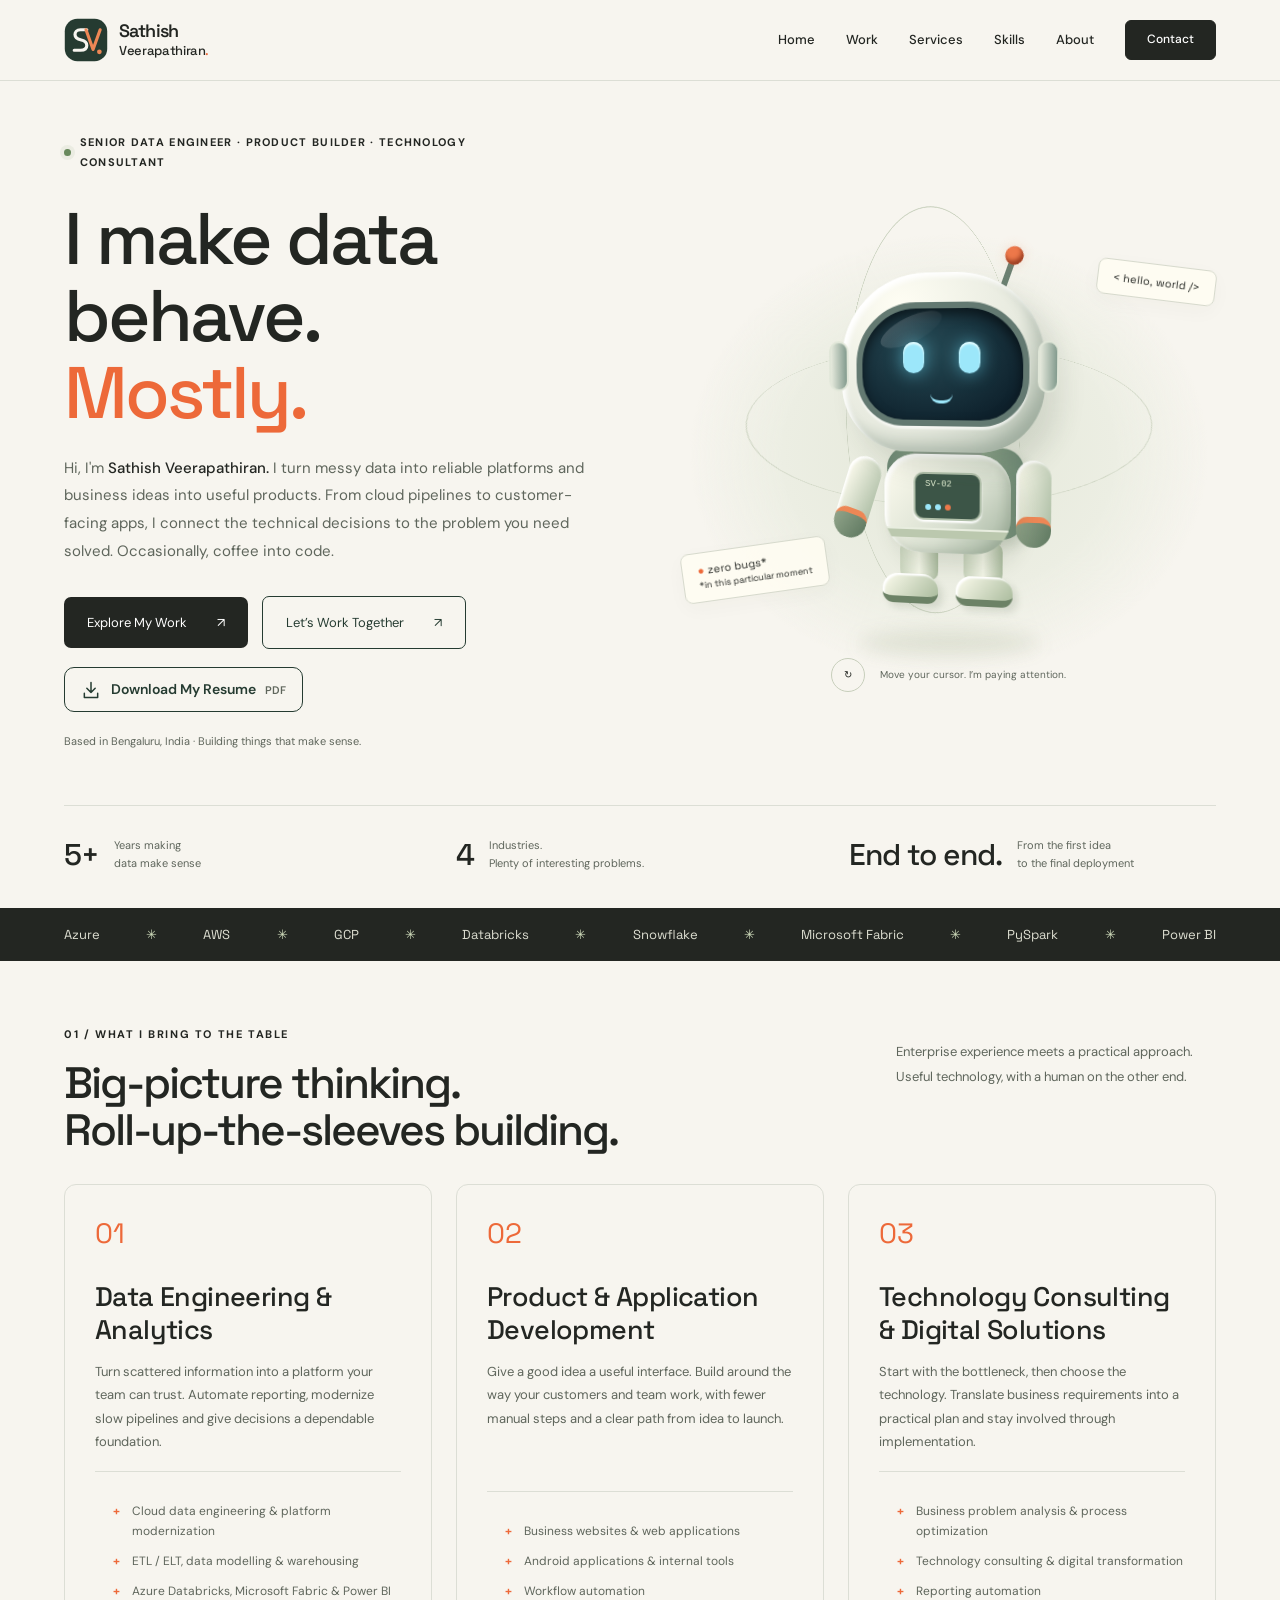
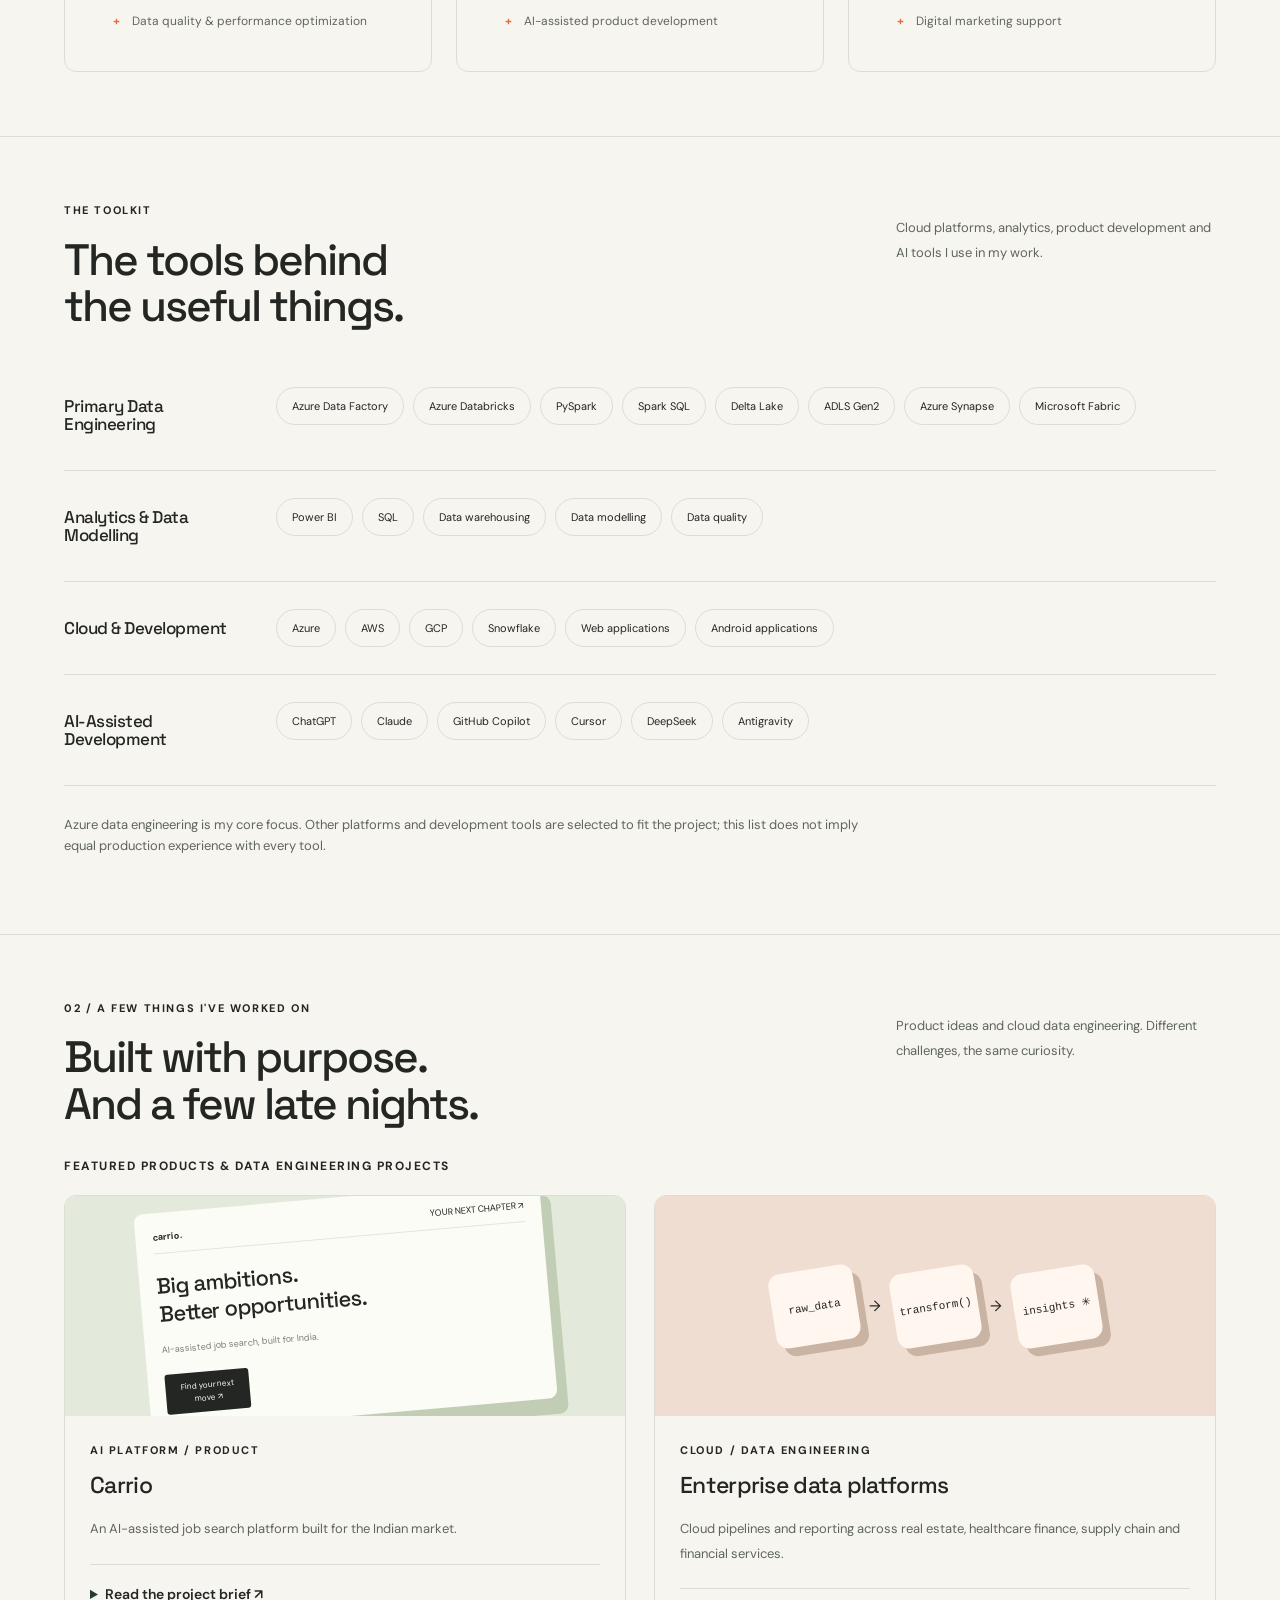
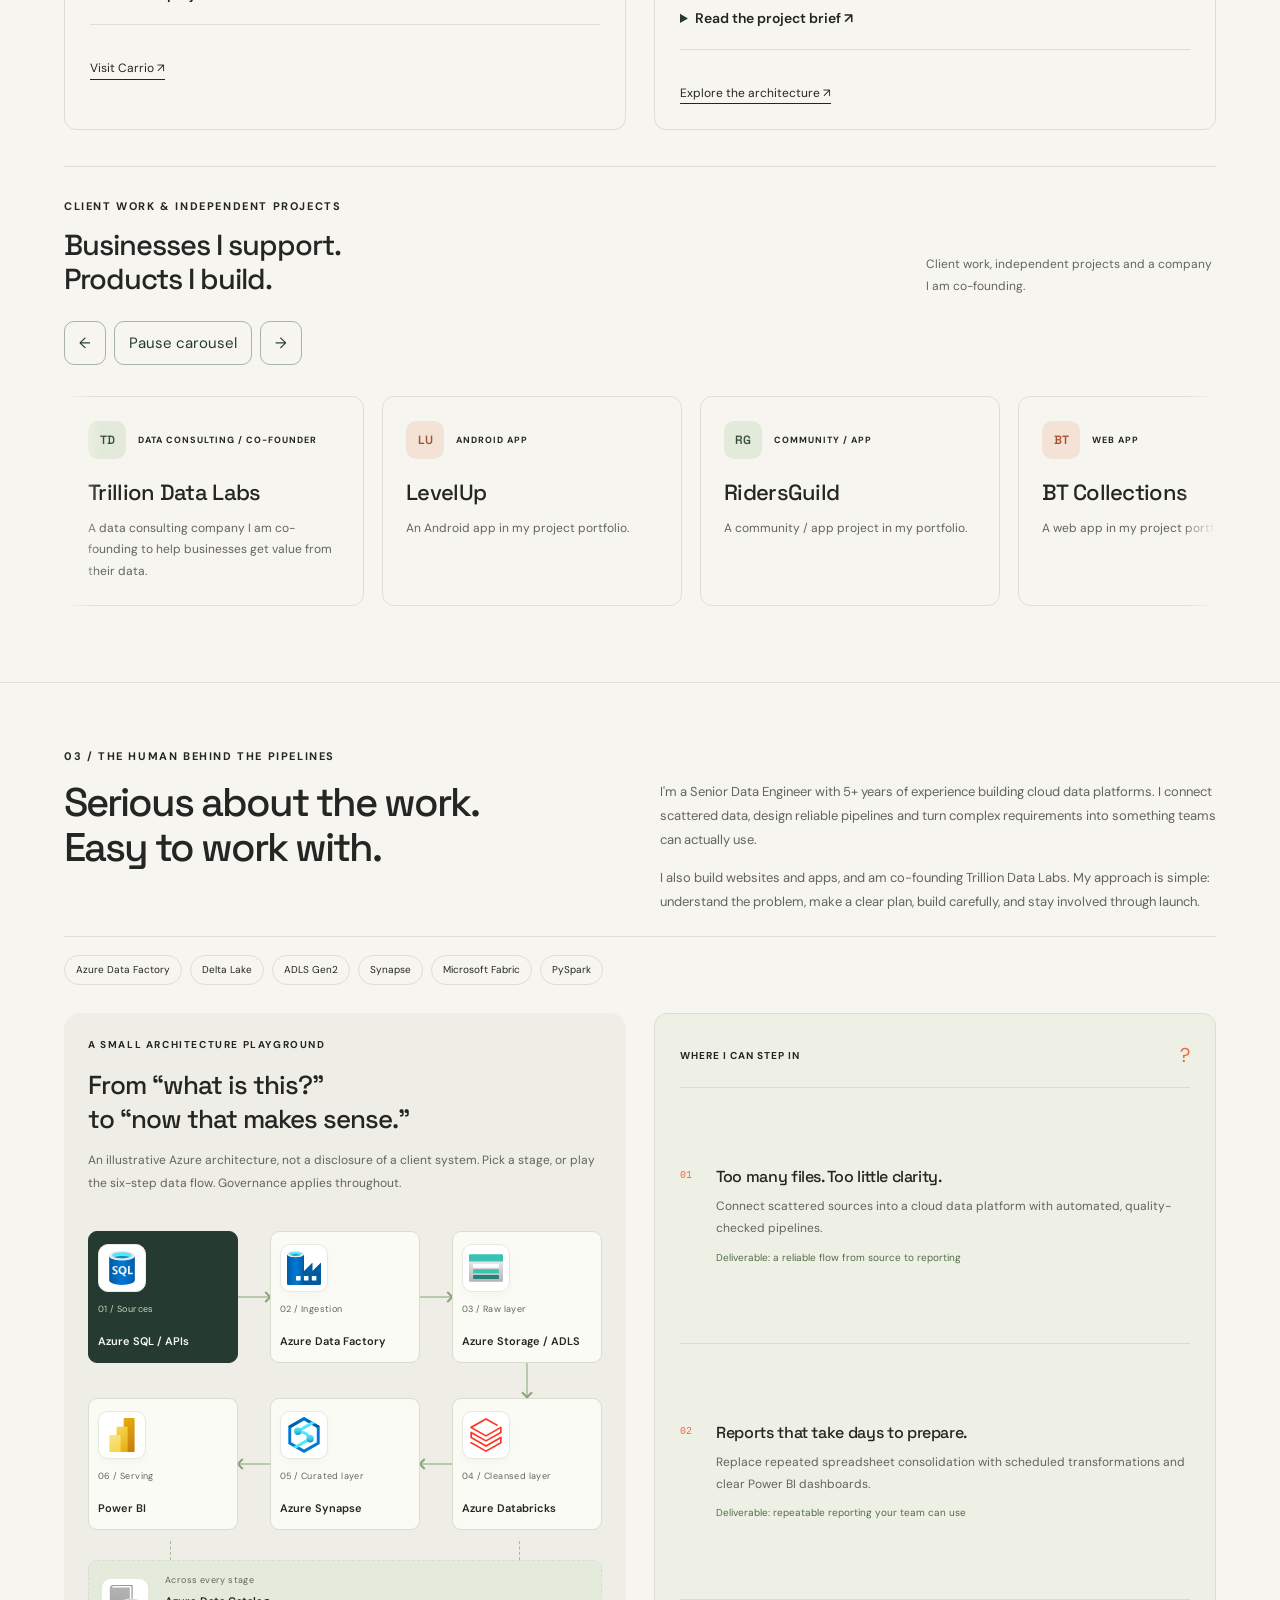
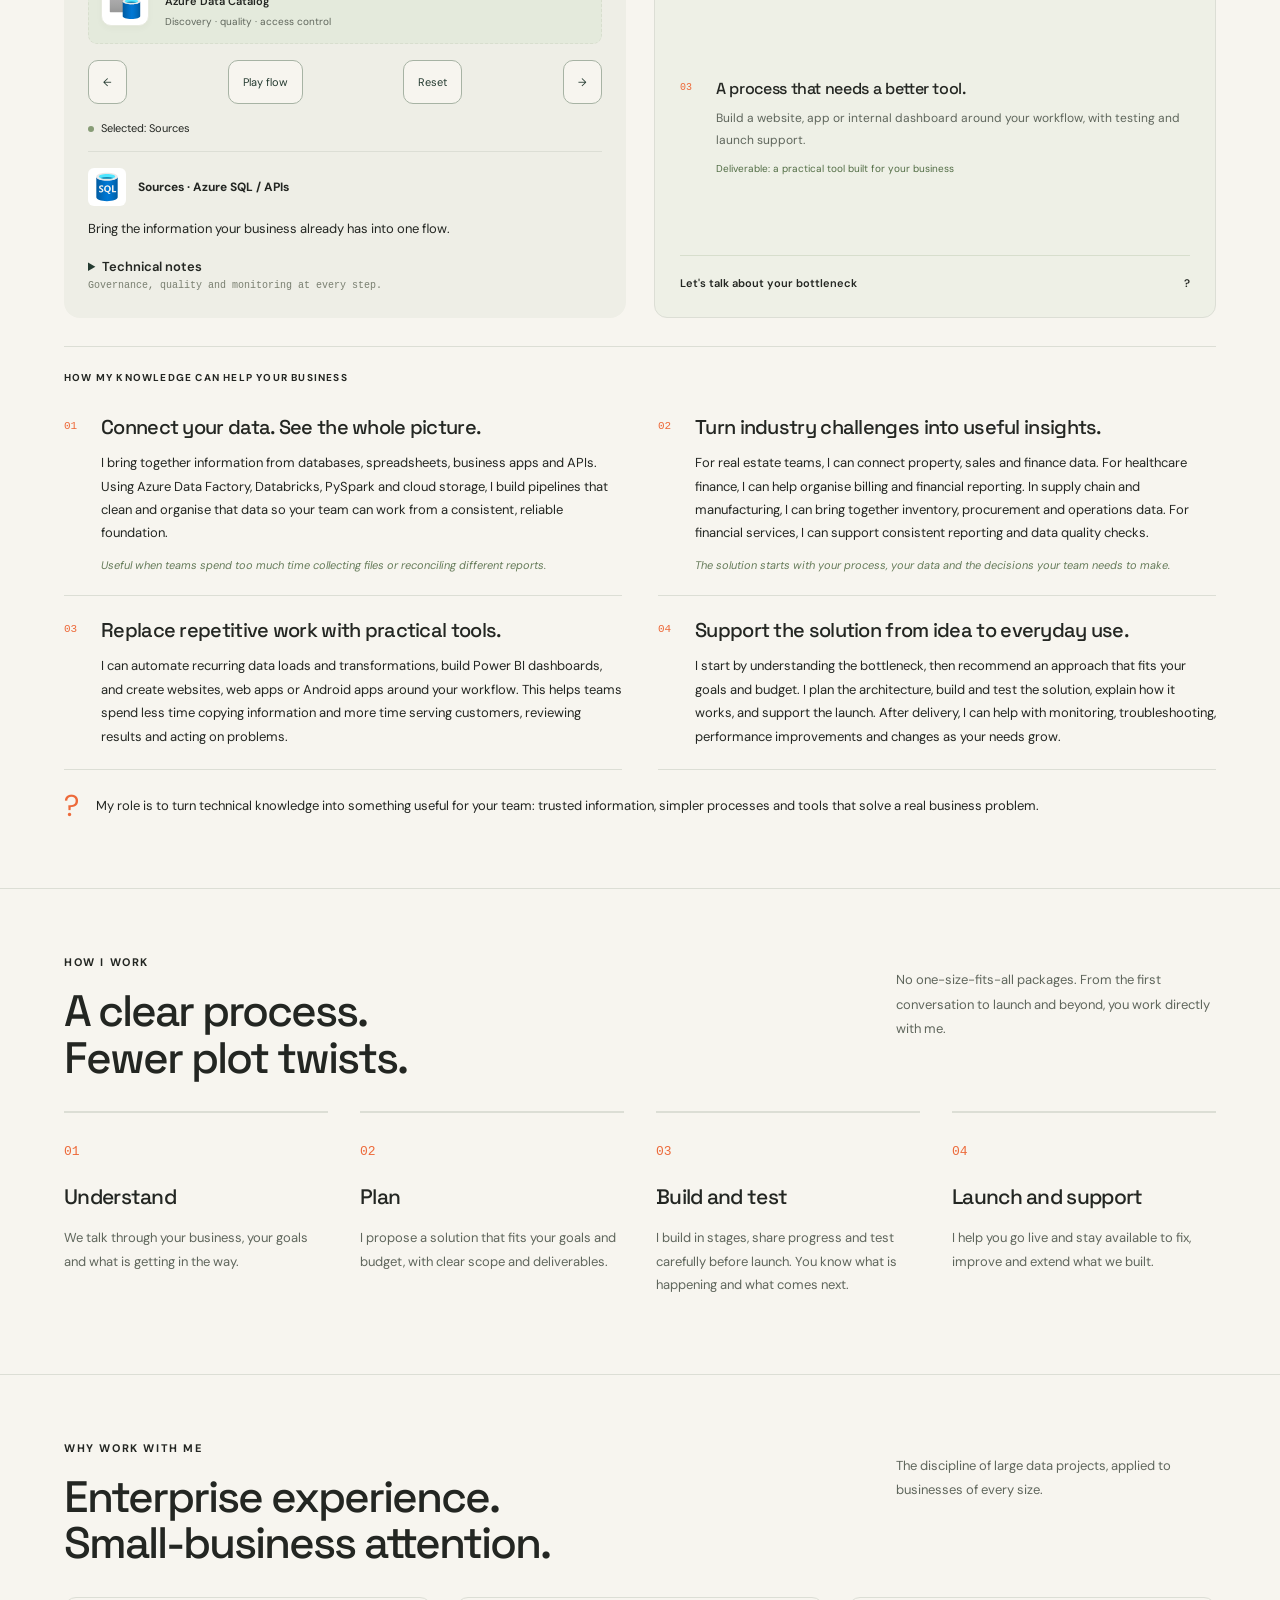
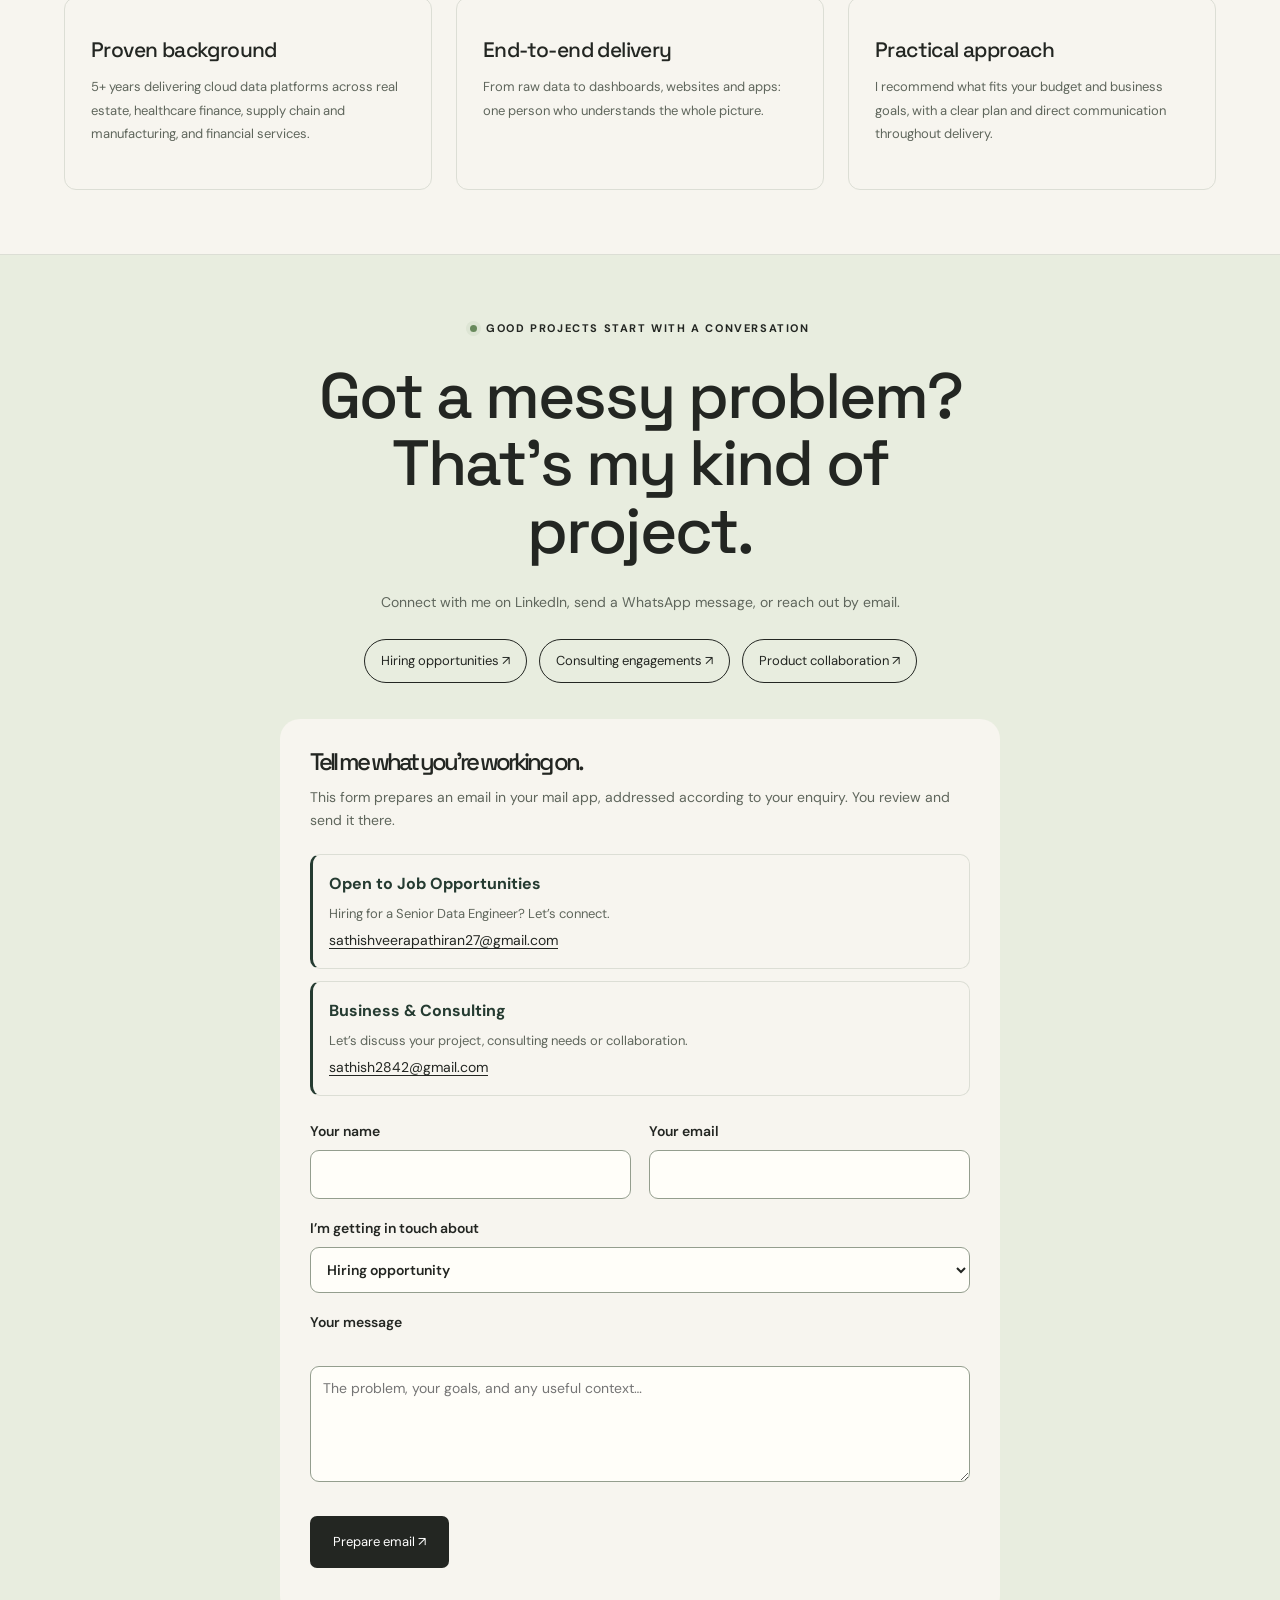
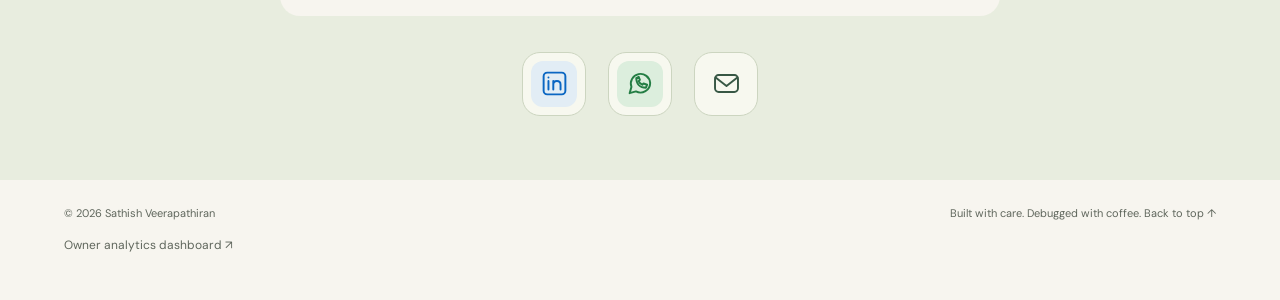
==== commit 88873c74: "Add files via upload" ====
--- a/index.html
+++ b/index.html
@@ -21,6 +21,8 @@
     <link rel="stylesheet" href="refinements.css">
     <script src="script.js" defer></script>
     <script src="resume-dialog.js" defer></script>
+    <script src="analytics-config.js" defer></script>
+    <script src="analytics.js" defer></script>
   </head>
   <body><a class="skip" href="#main">Skip to content</a>
     <nav aria-label="Main navigation">
@@ -604,7 +606,14 @@
     <footer>
       <div class="wrap"><span>© <span id="year"></span> Sathish Veerapathiran</span><span>Built with care. Debugged with coffee. <a href="#">Back to top ↑</a></span>
       </div>
+      <div class="wrap analytics-footer"><a href="https://analytics.google.com/" target="_blank" rel="noopener noreferrer">Owner analytics dashboard ↗</a><button id="analytics-settings" type="button" hidden>Analytics preferences</button></div>
     </footer>
+    <aside id="analytics-consent" class="analytics-consent" aria-labelledby="analytics-consent-title" hidden>
+      <strong id="analytics-consent-title">Help me understand what’s useful</strong>
+      <p>With your permission, Google Analytics measures visits, resume download clicks and contact clicks using cookies. Names, email addresses and message text from the form are not sent. Your choice won’t affect the site.</p>
+      <div><button type="button" id="analytics-accept">Allow analytics</button><button type="button" id="analytics-decline">No thanks</button></div>
+      <p id="analytics-choice-status" role="status"></p>
+    </aside>
 
   </body>
 </html>
--- a/refinements.css
+++ b/refinements.css
@@ -1,5 +1,14 @@
 /* Final component layer; original artwork and visual identity remain in styles.css. */
 :root { --muted: #5f665c; --green: #253b31; --radius: 20px; }
+[hidden] { display: none !important; }
+.analytics-footer { display: flex; flex-wrap: wrap; gap: 20px; padding-top: 14px; padding-bottom: 20px; font-size: 12px; }
+.analytics-footer button { border: 0; padding: 0; color: inherit; background: transparent; text-decoration: underline; min-height: 32px; }
+.analytics-consent { position: fixed; bottom: 16px; left: 16px; z-index: 100; width: min(430px, calc(100% - 32px)); max-height: calc(100dvh - 32px); overflow: auto; background: var(--paper); color: var(--ink); border: 1px solid var(--line); border-radius: 16px; padding: 22px; box-shadow: 0 8px 40px #253b3133; }
+.analytics-consent p { font-size: 13px; line-height: 1.6; }
+.analytics-consent > div { display: flex; flex-wrap: wrap; gap: 10px; }
+.analytics-consent button { min-height: 44px; border: 1px solid var(--green); border-radius: 8px; padding: 8px 14px; background: var(--paper); color: var(--green); }
+.analytics-consent #analytics-accept { background: var(--green); color: var(--paper); }
+.analytics-consent #analytics-choice-status:empty { display: none; }
 button, input, select, textarea { font: inherit; }
 input, select, textarea { min-width: 0; }
 :focus-visible { outline: 3px solid #a94722; outline-offset: 4px; }
